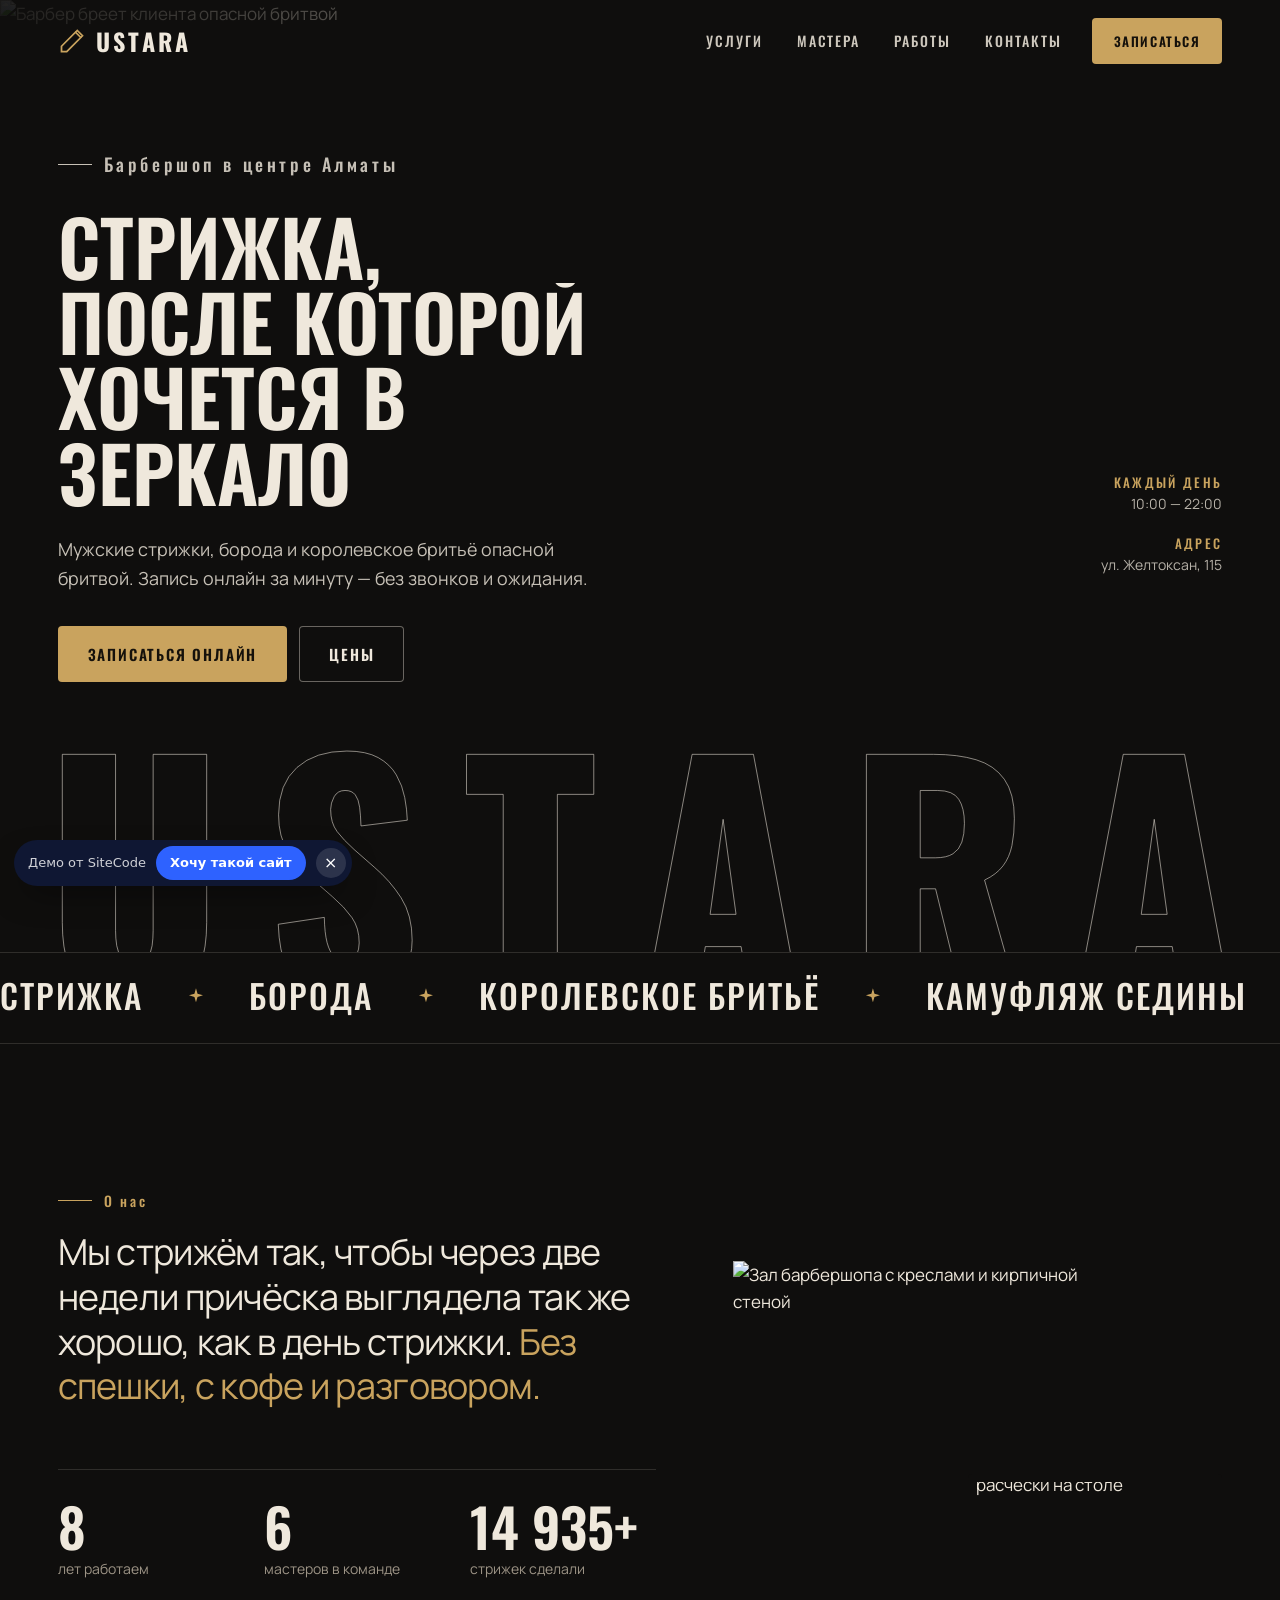
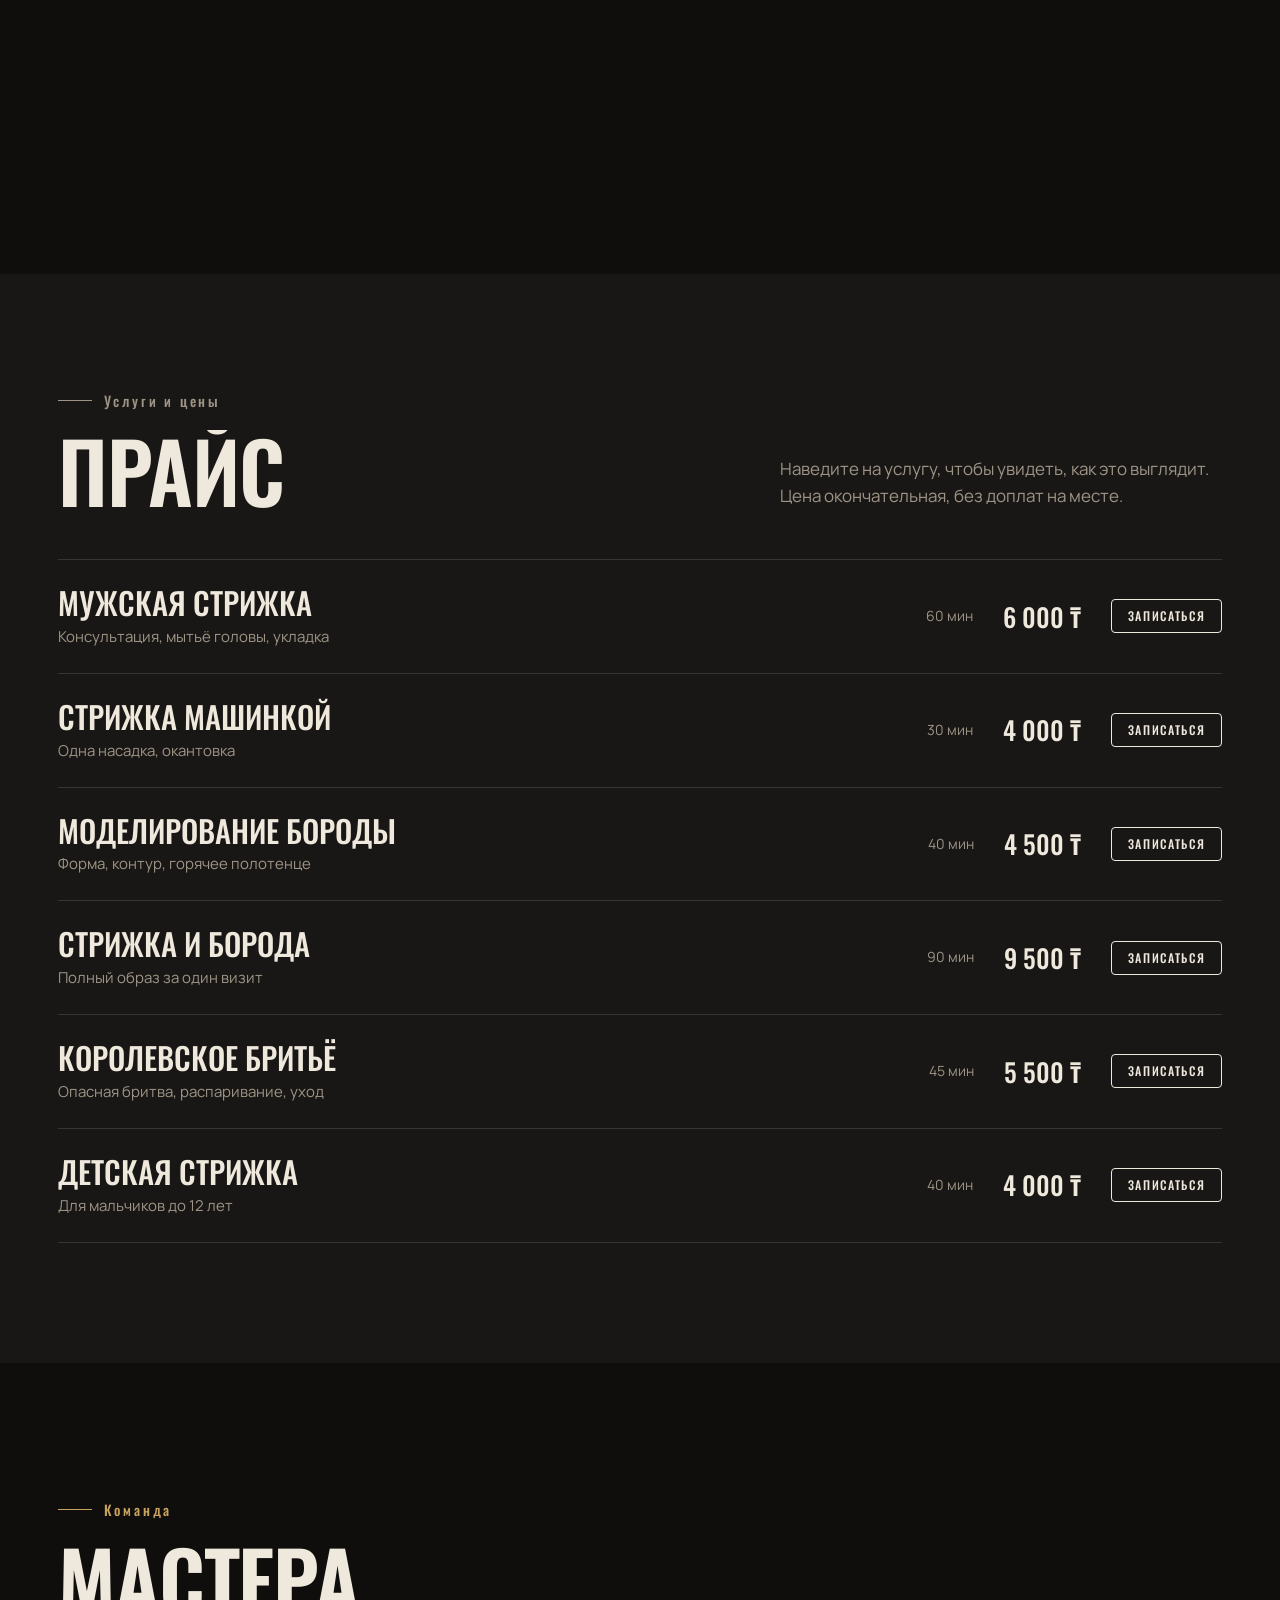
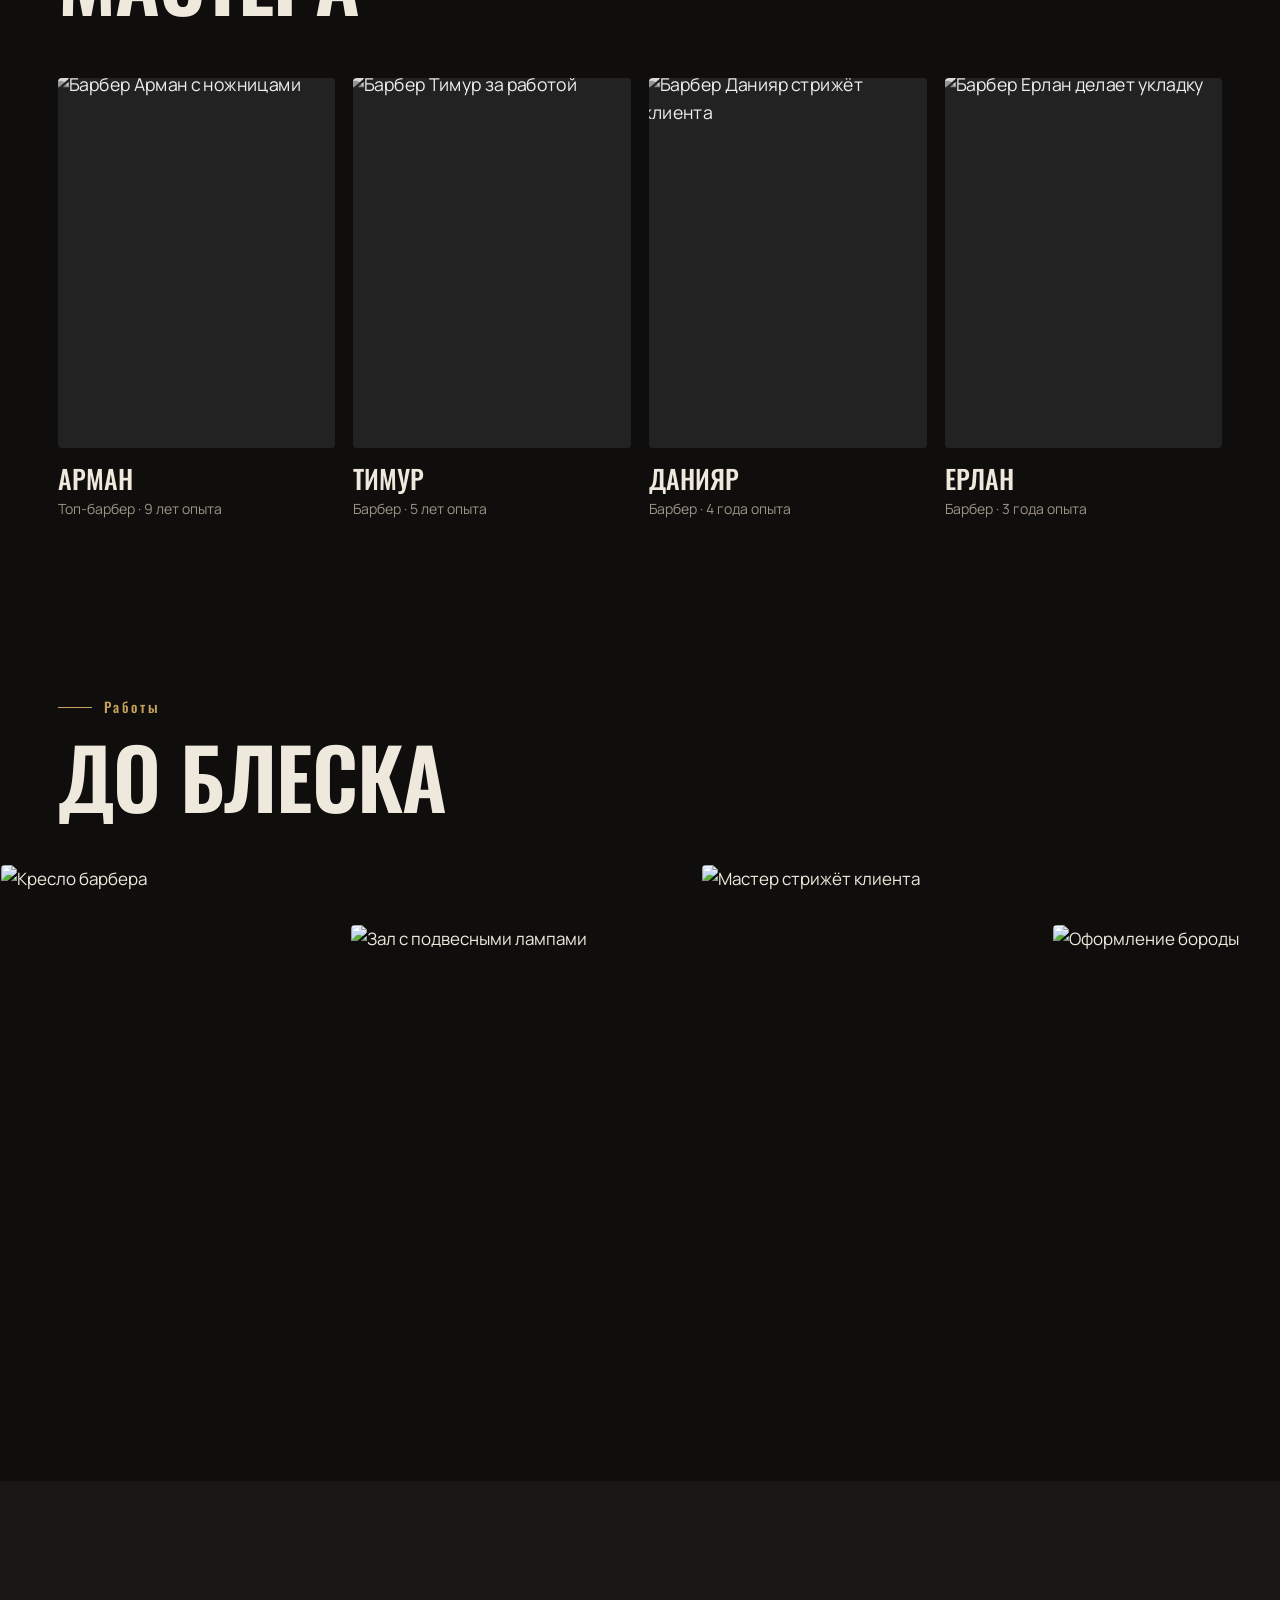
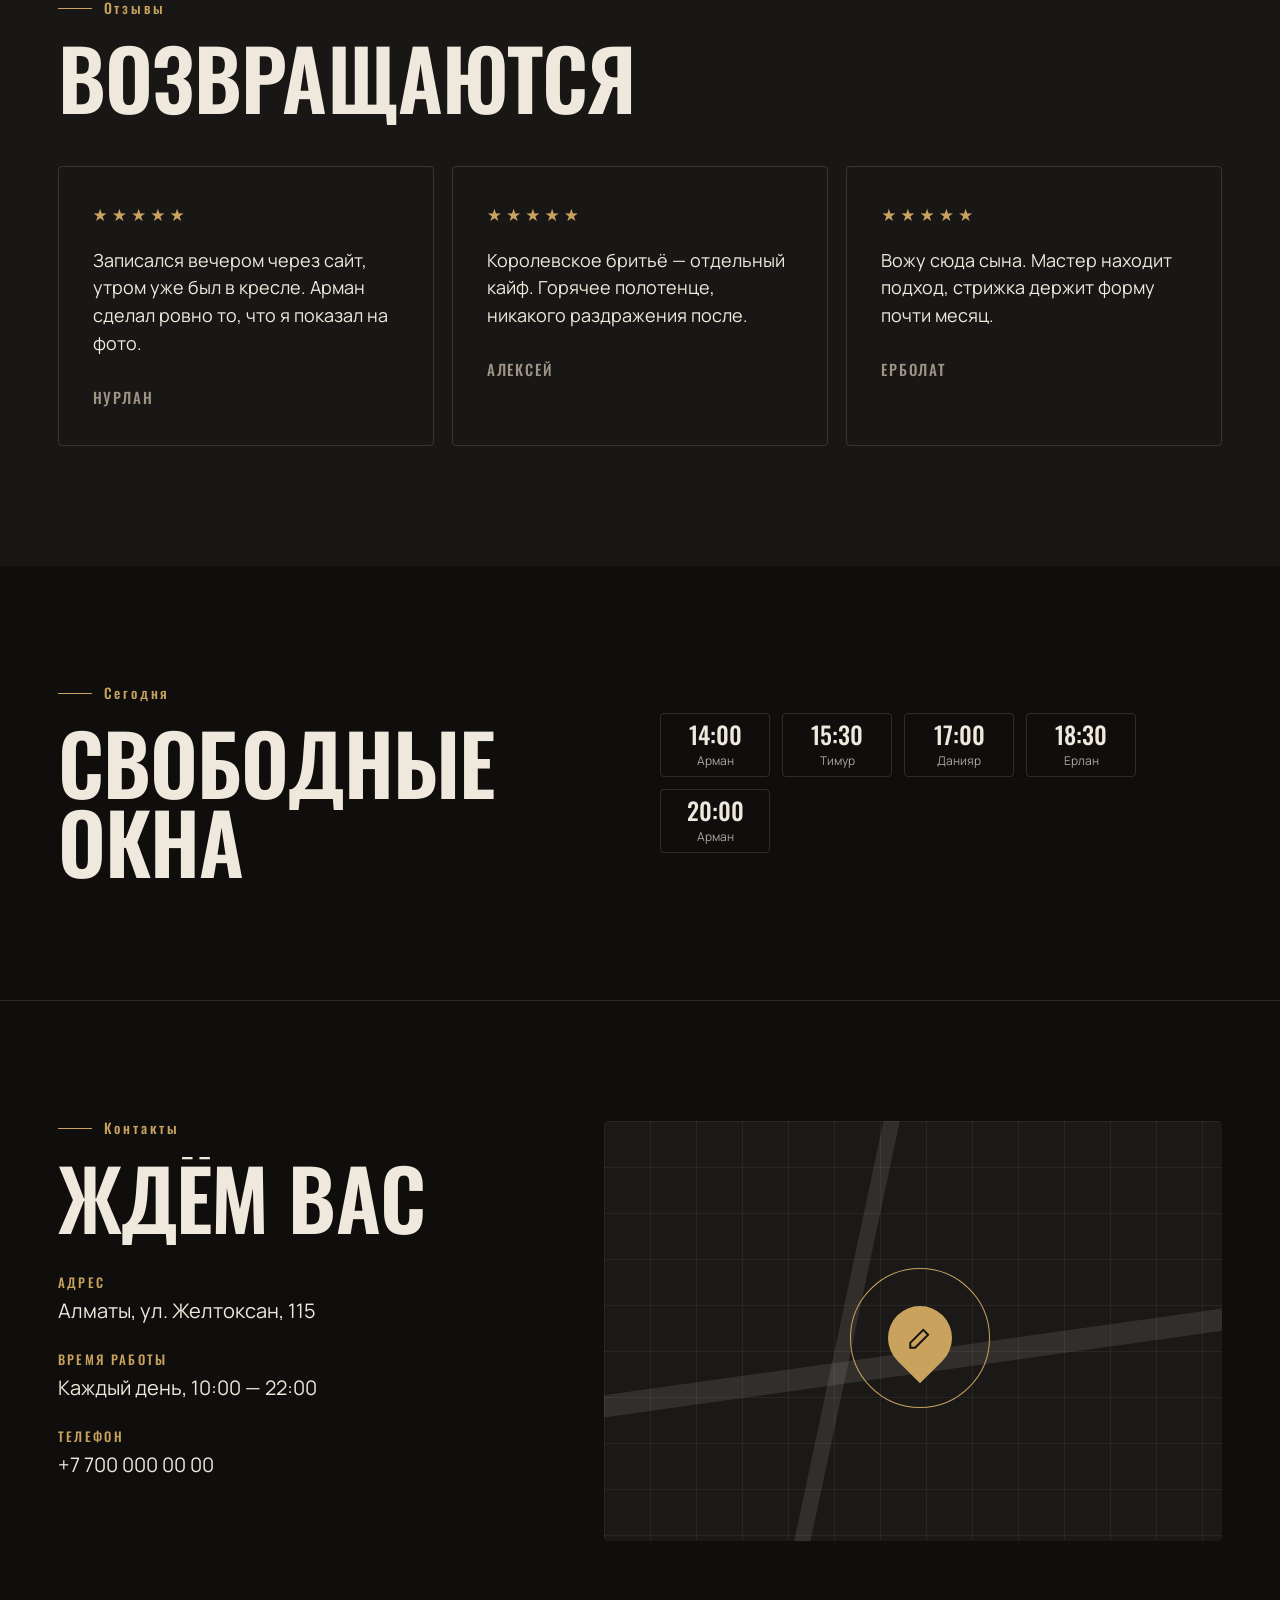
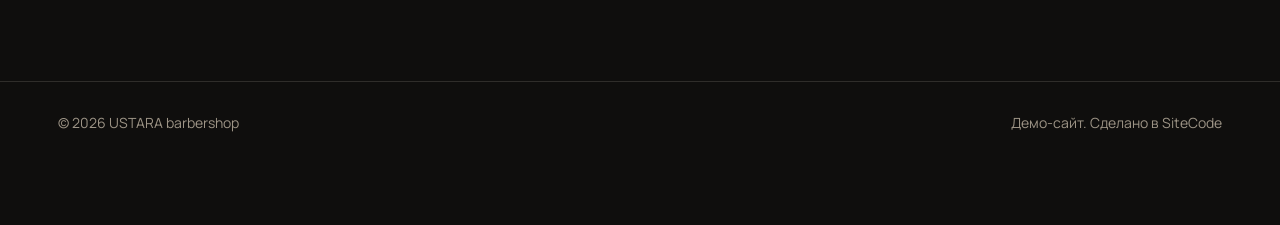
==== demos/barbershop.html @ 99a40d63 "Новый сайт SiteCode: главная с 3D-кубиками и 7 демо-сайтов Главная: интро с надписью от руки, шар из" ====
<!doctype html>
<html lang="ru">
<head>
  <meta charset="utf-8">
  <meta name="viewport" content="width=device-width, initial-scale=1">
  <title>USTARA — барбершоп в Алматы (демо)</title>
  <meta name="description" content="Демо-сайт барбершопа от SiteCode: онлайн-запись к мастеру, прайс, команда и работы.">
  <meta name="robots" content="noindex">
  <link rel="icon" href="../assets/img/favicon.svg" type="image/svg+xml">
  <link rel="preconnect" href="https://fonts.googleapis.com">
  <link rel="preconnect" href="https://fonts.gstatic.com" crossorigin>
  <link rel="stylesheet" href="https://fonts.googleapis.com/css2?family=Manrope:wght@400;500;600;700&family=Oswald:wght@400;500;600;700&display=swap">
  <link rel="stylesheet" href="assets/demo.css">
  <style>
    :root {
      --bg: #0F0E0D; --fg: #EFE8DC; --muted: #9D9486; --accent: #C9A35E; --accent-fg: #15110B;
      --line: rgba(239, 232, 220, .14); --card: #191715;
      --font-head: "Oswald", "Arial Narrow", sans-serif; --font-body: "Manrope", system-ui, sans-serif;
      --sheet-bg: #191715; --sheet-fg: #EFE8DC; --radius: 6px; --btn-radius: 4px;
      --sheet-title: 600 28px/1.1 "Oswald", sans-serif;
      --pad: clamp(18px, 4.5vw, 72px);
    }
    .btn { display: inline-flex; align-items: center; justify-content: center; gap: 12px; min-height: 56px; padding: 0 30px; border: 0; border-radius: 4px; background: var(--accent); color: var(--accent-fg); font: 600 15px/1 var(--font-head); letter-spacing: .12em; text-transform: uppercase; text-decoration: none; cursor: pointer; transition: background-color .3s, color .3s, transform .3s; }
    .btn:hover { background: var(--fg); }
    .btn.ghost { background: transparent; color: var(--fg); box-shadow: inset 0 0 0 1px rgba(239, 232, 220, .4); }
    .btn.ghost:hover { background: var(--fg); color: var(--bg); }
    .eyebrow { display: flex; align-items: center; gap: 12px; margin-bottom: 22px; font: 500 14px/1 var(--font-head); letter-spacing: .2em; color: var(--accent); }
    .eyebrow::before { content: ""; width: 34px; height: 1px; background: currentColor; }
    h2.big { font: 600 clamp(40px, 6.5vw, 104px)/.95 var(--font-head); text-transform: uppercase; letter-spacing: -.01em; }

    /* шапка */
    .hdr { position: fixed; inset: 0 0 auto; z-index: 50; display: flex; align-items: center; gap: 30px; height: 82px; padding: 0 var(--pad); transition: background-color .4s, height .4s; }
    .hdr.scrolled { height: 68px; background: rgba(15, 14, 13, .88); -webkit-backdrop-filter: blur(12px); backdrop-filter: blur(12px); }
    .brand { display: flex; align-items: center; gap: 10px; font: 700 24px/1 var(--font-head); letter-spacing: .14em; text-decoration: none; }
    .brand svg { width: 28px; height: 28px; color: var(--accent); }
    .nav { display: flex; gap: 34px; margin-left: auto; }
    .nav a { position: relative; font: 500 14px/1 var(--font-head); letter-spacing: .14em; text-transform: uppercase; text-decoration: none; opacity: .85; }
    .nav a::after { content: ""; position: absolute; left: 0; right: 0; bottom: -8px; height: 1px; background: var(--accent); transform: scaleX(0); transition: transform .4s; }
    .nav a:hover::after { transform: scaleX(1); }
    .hdr .btn { min-height: 46px; padding: 0 22px; font-size: 13px; }
    .burger { display: none; width: 46px; height: 46px; border: 1px solid var(--line); border-radius: 4px; background: none; cursor: pointer; }
    .burger span { display: block; width: 20px; height: 1.5px; margin: 5px auto; background: var(--fg); transition: transform .3s; }
    .burger[aria-expanded="true"] span:first-child { transform: translateY(3.25px) rotate(45deg); }
    .burger[aria-expanded="true"] span:last-child { transform: translateY(-3.25px) rotate(-45deg); }

    /* первый экран */
    .hero { position: relative; min-height: 100vh; min-height: 100svh; display: flex; flex-direction: column; justify-content: flex-end; padding: 130px var(--pad) 0; overflow: hidden; isolation: isolate; }
    .hero-bg { position: absolute; inset: 0; z-index: -2; }
    .hero-bg img { width: 100%; height: 100%; object-fit: cover; object-position: 60% 30%; animation: kb 18s ease-in-out infinite alternate; }
    @keyframes kb { from { transform: scale(1.12); } to { transform: scale(1.02) translate(-1.5%, 1%); } }
    .hero::before { content: ""; position: absolute; inset: 0; z-index: -1; background: linear-gradient(90deg, rgba(15, 14, 13, .92) 0%, rgba(15, 14, 13, .55) 45%, rgba(15, 14, 13, .15) 100%), linear-gradient(0deg, var(--bg) 2%, rgba(15, 14, 13, 0) 45%); }
    .hero-copy { max-width: 600px; margin-bottom: 7vh; }
    .hero-copy p { margin: 26px 0 34px; font-size: clamp(17px, 1.4vw, 20px); color: rgba(239, 232, 220, .82); max-width: 30em; }
    .hero h1 { font: 600 clamp(44px, 6vw, 92px)/.98 var(--font-head); text-transform: uppercase; }
    .hero-actions { display: flex; flex-wrap: wrap; gap: 12px; }
    .hero-word { display: flex; justify-content: space-between; margin: 0 calc(var(--pad) * -.2) -2.2vw; font: 700 23.5vw/.78 var(--font-head); letter-spacing: -.01em; color: transparent; -webkit-text-stroke: 1px rgba(239, 232, 220, .55); user-select: none; }
    .hero-word span { display: inline-block; transform: translateY(100%); transition: transform 1.3s cubic-bezier(.2, .8, .2, 1); transition-delay: calc(.25s + var(--i) * .07s); }
    .hero-word.in span { transform: none; }
    .hero-info { position: absolute; right: var(--pad); top: 50%; display: grid; gap: 22px; text-align: right; font-size: 14px; color: rgba(239, 232, 220, .75); }
    .hero-info b { display: block; margin-bottom: 4px; font: 500 13px/1 var(--font-head); letter-spacing: .18em; text-transform: uppercase; color: var(--accent); }

    /* бегущая строка */
    .ticker { padding: 26px 0; border-block: 1px solid var(--line); background: var(--bg); --gap: 46px; --dur: 38s; }
    .ticker span { font: 500 clamp(22px, 2.6vw, 38px)/1 var(--font-head); letter-spacing: .06em; text-transform: uppercase; }
    .ticker i { width: 14px; height: 14px; background: var(--accent); clip-path: polygon(50% 0, 61% 39%, 100% 50%, 61% 61%, 50% 100%, 39% 61%, 0 50%, 39% 39%); animation: spin 6s linear infinite; }
    @keyframes spin { to { transform: rotate(360deg); } }

    /* о нас */
    .about { display: grid; grid-template-columns: 1.1fr .9fr; gap: clamp(30px, 6vw, 100px); padding: 150px var(--pad) 120px; }
    .about-text p.lead { font: 400 clamp(26px, 2.8vw, 42px)/1.25 var(--font-body); letter-spacing: -.02em; }
    .about-text p.lead em { font-style: normal; color: var(--accent); }
    .stats { display: grid; grid-template-columns: repeat(3, 1fr); gap: 20px; margin-top: 60px; padding-top: 30px; border-top: 1px solid var(--line); }
    .stats b { display: block; font: 600 clamp(38px, 4.2vw, 64px)/1 var(--font-head); color: var(--fg); }
    .stats > div > span { font-size: 14px; color: var(--muted); }
    .about-pics { position: relative; min-height: 560px; }
    .about-pics figure { position: absolute; overflow: hidden; border-radius: 4px; }
    .about-pics figure img { width: 100%; height: 115%; object-fit: cover; }
    .about-pics .p1 { left: 0; top: 0; width: 72%; height: 78%; }
    .about-pics .p2 { right: 0; bottom: 0; width: 52%; height: 50%; border: 8px solid var(--bg); }

    /* услуги */
    .services { padding: 120px var(--pad); background: var(--card); }
    .services-head { display: flex; justify-content: space-between; align-items: end; gap: 30px; margin-bottom: 50px; }
    .services-head p { max-width: 26em; color: var(--muted); }
    .price { border-top: 1px solid var(--line); }
    .price li { position: relative; display: grid; grid-template-columns: minmax(0, 1fr) auto auto auto; align-items: center; gap: 30px; padding: 26px 0; border-bottom: 1px solid var(--line); cursor: default; transition: padding .5s cubic-bezier(.2, .8, .2, 1); }
    .price li::before { content: ""; position: absolute; inset: 0 calc(var(--pad) * -1); z-index: 0; background: var(--accent); transform: scaleY(0); transform-origin: bottom; transition: transform .5s cubic-bezier(.2, .8, .2, 1); }
    .price li > * { position: relative; z-index: 1; transition: color .3s; }
    .price li:hover { padding-left: 18px; }
    .price li:hover::before { transform: scaleY(1); }
    .price li:hover > * { color: var(--accent-fg); }
    .price h3 { font: 500 clamp(22px, 2.4vw, 34px)/1.1 var(--font-head); text-transform: uppercase; }
    .price .desc { display: block; margin-top: 6px; font: 400 15px/1.4 var(--font-body); text-transform: none; color: var(--muted); }
    .price .time { font-size: 14px; color: var(--muted); white-space: nowrap; }
    .price .cost { font: 500 clamp(22px, 2vw, 30px)/1 var(--font-head); white-space: nowrap; }
    .price .book { padding: 10px 16px; border: 1px solid currentColor; border-radius: 4px; background: none; font: 500 12px/1 var(--font-head); letter-spacing: .14em; text-transform: uppercase; cursor: pointer; }

    /* мастера */
    .team { padding: 140px var(--pad); }
    .team-grid { display: grid; grid-template-columns: repeat(4, minmax(0, 1fr)); gap: 18px; margin-top: 60px; }
    .master { position: relative; }
    .master .ph { position: relative; aspect-ratio: 3 / 4; overflow: hidden; border-radius: 4px; background: #222; }
    .master img { width: 100%; height: 100%; object-fit: cover; filter: grayscale(1) contrast(1.05); transform: scale(1.04); transition: filter .7s, transform 1.2s cubic-bezier(.2, .8, .2, 1); }
    .master:hover img { filter: grayscale(0); transform: scale(1.1); }
    .master .ph button { position: absolute; left: 14px; right: 14px; bottom: 14px; min-height: 48px; border: 0; border-radius: 4px; background: var(--accent); color: var(--accent-fg); font: 600 13px/1 var(--font-head); letter-spacing: .14em; text-transform: uppercase; cursor: pointer; opacity: 0; transform: translateY(16px); transition: opacity .4s, transform .5s cubic-bezier(.2, .8, .2, 1); }
    .master:hover .ph button, .master .ph button:focus-visible { opacity: 1; transform: none; }
    .master h3 { margin-top: 18px; font: 500 26px/1 var(--font-head); text-transform: uppercase; }
    .master p { margin-top: 6px; font-size: 14px; color: var(--muted); }

    /* работы */
    .works { padding: 40px 0 140px; overflow: hidden; }
    .works-head { padding: 0 var(--pad); margin-bottom: 50px; }
    .strip { display: flex; gap: 18px; padding: 0 var(--pad); overflow-x: auto; scroll-snap-type: x mandatory; scrollbar-width: none; cursor: grab; }
    .strip::-webkit-scrollbar { display: none; }
    .strip figure { flex: 0 0 auto; width: clamp(240px, 26vw, 380px); aspect-ratio: 4 / 5; overflow: hidden; border-radius: 4px; scroll-snap-align: start; }
    .strip figure:nth-child(even) { margin-top: 60px; }
    .strip img { width: 100%; height: 100%; object-fit: cover; transition: transform 1s cubic-bezier(.2, .8, .2, 1); }
    .strip figure:hover img { transform: scale(1.07); }

    /* отзывы */
    .reviews { padding: 120px var(--pad); background: var(--card); }
    .rev-grid { display: grid; grid-template-columns: repeat(3, minmax(0, 1fr)); gap: 18px; margin-top: 50px; }
    .rev { padding: 34px; border: 1px solid var(--line); border-radius: 4px; }
    .rev .stars { color: var(--accent); letter-spacing: 4px; }
    .rev blockquote { margin: 18px 0 26px; font-size: 18px; line-height: 1.55; }
    .rev cite { font: 500 15px/1 var(--font-head); letter-spacing: .12em; text-transform: uppercase; font-style: normal; color: var(--muted); }

    /* свободные окна */
    .slots { display: grid; grid-template-columns: 1fr 1fr; align-items: center; gap: 40px; padding: 120px var(--pad); }
    .slot-list { display: flex; flex-wrap: wrap; gap: 12px; }
    .slot-list button { min-width: 110px; min-height: 64px; padding: 0 22px; border: 1px solid var(--line); border-radius: 4px; background: none; font: 500 24px/1 var(--font-head); cursor: pointer; transition: background-color .3s, color .3s, border-color .3s, transform .3s; }
    .slot-list button:hover { background: var(--accent); border-color: var(--accent); color: var(--accent-fg); transform: translateY(-4px); }
    .slot-list button small { display: block; margin-top: 6px; font: 400 12px var(--font-body); opacity: .7; }

    /* контакты */
    .contacts { display: grid; grid-template-columns: .9fr 1.1fr; gap: 40px; padding: 120px var(--pad) 140px; border-top: 1px solid var(--line); }
    .contacts dl { display: grid; gap: 26px; margin-top: 40px; }
    .contacts dt { margin-bottom: 6px; font: 500 13px/1 var(--font-head); letter-spacing: .18em; text-transform: uppercase; color: var(--accent); }
    .contacts dd { margin: 0; font-size: 20px; }
    .map { position: relative; min-height: 420px; overflow: hidden; border-radius: 4px; background-color: #1B1917; background-image: linear-gradient(rgba(239, 232, 220, .06) 1px, transparent 1px), linear-gradient(90deg, rgba(239, 232, 220, .06) 1px, transparent 1px); background-size: 46px 46px; }
    .map::before, .map::after { content: ""; position: absolute; background: rgba(239, 232, 220, .1); }
    .map::before { left: -10%; right: -10%; top: 55%; height: 22px; transform: rotate(-8deg); }
    .map::after { top: -10%; bottom: -10%; left: 38%; width: 16px; transform: rotate(12deg); }
    .pin { position: absolute; left: 46%; top: 44%; z-index: 1; display: grid; place-items: center; width: 64px; height: 64px; border-radius: 50% 50% 50% 0; background: var(--accent); color: var(--accent-fg); transform: rotate(-45deg); animation: drop 2.4s cubic-bezier(.2, .8, .2, 1) infinite; }
    .pin svg { width: 26px; height: 26px; transform: rotate(45deg); }
    .pin::after { content: ""; position: absolute; left: 50%; top: 50%; width: 140px; height: 140px; margin: -70px 0 0 -70px; border-radius: 50%; border: 1px solid var(--accent); animation: ping 2.4s ease-out infinite; }
    @keyframes drop { 0%, 100% { transform: rotate(-45deg) translate(0, 0); } 50% { transform: rotate(-45deg) translate(4px, -4px); } }
    @keyframes ping { from { transform: scale(.3); opacity: .9; } to { transform: scale(1.2); opacity: 0; } }

    footer { display: flex; justify-content: space-between; gap: 20px; padding: 30px var(--pad) 90px; border-top: 1px solid var(--line); font-size: 14px; color: var(--muted); }

    @media (max-width: 980px) {
      .nav, .hdr .btn { display: none; }
      .burger { display: block; margin-left: auto; }
      .nav.open { display: flex; position: fixed; inset: 68px 0 0; flex-direction: column; justify-content: center; gap: 30px; padding: var(--pad); background: var(--bg); }
      .nav.open a { font-size: 28px; }
      .hero-info { display: none; }
      .about, .slots, .contacts { grid-template-columns: 1fr; }
      .about-pics { min-height: 440px; }
      .team-grid { grid-template-columns: repeat(2, minmax(0, 1fr)); }
      .rev-grid { grid-template-columns: 1fr; }
      .price li { grid-template-columns: minmax(0, 1fr) auto; gap: 8px 16px; }
      .price .time { grid-column: 1; grid-row: 2; }
      .price .book { grid-column: 2; grid-row: 2; justify-self: end; }
      .services-head { flex-direction: column; align-items: start; }
    }
    @media (max-width: 560px) {
      .hero-word { font-size: 24vw; margin-bottom: -2vw; }
      .stats b { font-size: 34px; }
      .team-grid { gap: 12px; }
      .master h3 { font-size: 20px; }
      .master .ph button { opacity: 1; transform: none; min-height: 40px; font-size: 11px; }
      footer { flex-direction: column; }
    }
  </style>
</head>
<body data-brand="USTARA">

<header class="hdr" data-header>
  <a class="brand" href="#top" aria-label="USTARA, наверх">
    <svg viewBox="0 0 32 32" fill="none" stroke="currentColor" stroke-width="2" aria-hidden="true"><path d="M4 22L20 6l6 6-16 16H4z"/><path d="M20 6l2-2 6 6-2 2"/></svg>
    USTARA
  </a>
  <nav class="nav" id="nav" data-menu aria-label="Меню">
    <a href="#services">Услуги</a>
    <a href="#team">Мастера</a>
    <a href="#works">Работы</a>
    <a href="#contacts">Контакты</a>
  </nav>
  <button class="btn" type="button" data-open="book">Записаться</button>
  <button class="burger" type="button" aria-label="Меню" aria-expanded="false" aria-controls="nav" data-burger><span></span><span></span></button>
</header>

<main id="top">
  <section class="hero">
    <div class="hero-bg"><img src="https://images.unsplash.com/photo-1599351431202-1e0f0137899a?auto=format&fit=crop&w=2000&q=80" alt="Барбер бреет клиента опасной бритвой"></div>
    <div class="hero-copy">
      <p class="eyebrow" data-r data-now style="--d:.1s">Барбершоп в центре Алматы</p>
      <h1 class="lines" data-now><span class="ln"><span>Стрижка,</span></span><span class="ln"><span>после которой</span></span><span class="ln"><span>хочется в зеркало</span></span></h1>
      <p data-r data-now style="--d:.5s">Мужские стрижки, борода и королевское бритьё опасной бритвой. Запись онлайн за минуту — без звонков и ожидания.</p>
      <div class="hero-actions" data-r data-now style="--d:.65s">
        <button class="btn" type="button" data-open="book">Записаться онлайн</button>
        <a class="btn ghost" href="#services">Цены</a>
      </div>
    </div>
    <div class="hero-info" data-r="fade" data-now style="--d:1s">
      <p><b>Каждый день</b>10:00 — 22:00</p>
      <p><b>Адрес</b>ул. Желтоксан, 115</p>
    </div>
    <div class="hero-word" aria-hidden="true" data-now><span style="--i:0">U</span><span style="--i:1">S</span><span style="--i:2">T</span><span style="--i:3">A</span><span style="--i:4">R</span><span style="--i:5">A</span></div>
  </section>

  <div class="ticker d-marquee" aria-hidden="true">
    <div class="d-marquee-track">
      <span>Стрижка</span><i></i><span>Борода</span><i></i><span>Королевское бритьё</span><i></i><span>Камуфляж седины</span><i></i><span>Детская стрижка</span><i></i>
      <span>Стрижка</span><i></i><span>Борода</span><i></i><span>Королевское бритьё</span><i></i><span>Камуфляж седины</span><i></i><span>Детская стрижка</span><i></i>
    </div>
  </div>

  <section class="about">
    <div class="about-text">
      <p class="eyebrow" data-r>О нас</p>
      <p class="lead" data-r>Мы стрижём так, чтобы через две недели причёска выглядела так же хорошо, как в день стрижки. <em>Без спешки, с кофе и разговором.</em></p>
      <div class="stats">
        <div data-r style="--d:.05s"><b><span data-count="8">0</span></b><span>лет работаем</span></div>
        <div data-r style="--d:.15s"><b><span data-count="6">0</span></b><span>мастеров в команде</span></div>
        <div data-r style="--d:.25s"><b><span data-count="15000">0</span>+</b><span>стрижек сделали</span></div>
      </div>
    </div>
    <div class="about-pics">
      <figure class="p1" data-r="clip"><img data-speed="-.08" src="https://images.unsplash.com/photo-1585747860715-2ba37e788b70?auto=format&fit=crop&w=1100&q=80" alt="Зал барбершопа с креслами и кирпичной стеной" loading="lazy"></figure>
      <figure class="p2" data-r="clip" style="--d:.2s"><img data-speed=".06" src="https://images.unsplash.com/photo-1621605815971-fbc98d665033?auto=format&fit=crop&w=800&q=80" alt="Машинки, ножницы и расчёски на столе" loading="lazy"></figure>
    </div>
  </section>

  <section class="services" id="services">
    <div class="services-head">
      <div>
        <p class="eyebrow" data-r>Услуги и цены</p>
        <h2 class="big lines"><span class="ln"><span>Прайс</span></span></h2>
      </div>
      <p data-r>Наведите на услугу, чтобы увидеть, как это выглядит. Цена окончательная, без доплат на месте.</p>
    </div>
    <ul class="price">
      <li data-r data-hover-img="https://images.unsplash.com/photo-1593702275687-f8b402bf1fb5?auto=format&fit=crop&w=600&q=80">
        <h3>Мужская стрижка<span class="desc">Консультация, мытьё головы, укладка</span></h3>
        <span class="time">60 мин</span><span class="cost">6 000 ₸</span>
        <button class="book" type="button" data-open="book" data-preset='{"service":"Мужская стрижка"}'>Записаться</button>
      </li>
      <li data-r data-hover-img="https://images.unsplash.com/photo-1512864084360-7c0c4d0a0845?auto=format&fit=crop&w=600&q=80">
        <h3>Стрижка машинкой<span class="desc">Одна насадка, окантовка</span></h3>
        <span class="time">30 мин</span><span class="cost">4 000 ₸</span>
        <button class="book" type="button" data-open="book" data-preset='{"service":"Стрижка машинкой"}'>Записаться</button>
      </li>
      <li data-r data-hover-img="https://images.unsplash.com/photo-1517832606299-7ae9b720a186?auto=format&fit=crop&w=600&q=80">
        <h3>Моделирование бороды<span class="desc">Форма, контур, горячее полотенце</span></h3>
        <span class="time">40 мин</span><span class="cost">4 500 ₸</span>
        <button class="book" type="button" data-open="book" data-preset='{"service":"Моделирование бороды"}'>Записаться</button>
      </li>
      <li data-r data-hover-img="https://images.unsplash.com/photo-1503951914875-452162b0f3f1?auto=format&fit=crop&w=600&q=80">
        <h3>Стрижка и борода<span class="desc">Полный образ за один визит</span></h3>
        <span class="time">90 мин</span><span class="cost">9 500 ₸</span>
        <button class="book" type="button" data-open="book" data-preset='{"service":"Стрижка и борода"}'>Записаться</button>
      </li>
      <li data-r data-hover-img="https://images.unsplash.com/photo-1599351431202-1e0f0137899a?auto=format&fit=crop&w=600&q=80">
        <h3>Королевское бритьё<span class="desc">Опасная бритва, распаривание, уход</span></h3>
        <span class="time">45 мин</span><span class="cost">5 500 ₸</span>
        <button class="book" type="button" data-open="book" data-preset='{"service":"Королевское бритьё"}'>Записаться</button>
      </li>
      <li data-r data-hover-img="https://images.unsplash.com/photo-1582771498000-8ad44e6c84db?auto=format&fit=crop&w=600&q=80">
        <h3>Детская стрижка<span class="desc">Для мальчиков до 12 лет</span></h3>
        <span class="time">40 мин</span><span class="cost">4 000 ₸</span>
        <button class="book" type="button" data-open="book" data-preset='{"service":"Детская стрижка"}'>Записаться</button>
      </li>
    </ul>
  </section>

  <section class="team" id="team">
    <p class="eyebrow" data-r>Команда</p>
    <h2 class="big lines"><span class="ln"><span>Мастера</span></span></h2>
    <div class="team-grid">
      <article class="master" data-r style="--d:0s">
        <div class="ph"><img src="https://images.unsplash.com/photo-1553521041-d168abd31de3?auto=format&fit=crop&w=700&q=80" alt="Барбер Арман с ножницами" loading="lazy"><button type="button" data-open="book" data-preset='{"master":"Арман"}'>Записаться</button></div>
        <h3>Арман</h3><p>Топ-барбер · 9 лет опыта</p>
      </article>
      <article class="master" data-r style="--d:.1s">
        <div class="ph"><img src="https://images.unsplash.com/photo-1598524374912-6b0b0bab43dd?auto=format&fit=crop&w=700&q=80" alt="Барбер Тимур за работой" loading="lazy"><button type="button" data-open="book" data-preset='{"master":"Тимур"}'>Записаться</button></div>
        <h3>Тимур</h3><p>Барбер · 5 лет опыта</p>
      </article>
      <article class="master" data-r style="--d:.2s">
        <div class="ph"><img src="https://images.unsplash.com/photo-1647140655214-e4a2d914971f?auto=format&fit=crop&w=700&q=80" alt="Барбер Данияр стрижёт клиента" loading="lazy"><button type="button" data-open="book" data-preset='{"master":"Данияр"}'>Записаться</button></div>
        <h3>Данияр</h3><p>Барбер · 4 года опыта</p>
      </article>
      <article class="master" data-r style="--d:.3s">
        <div class="ph"><img src="https://images.unsplash.com/photo-1605497788044-5a32c7078486?auto=format&fit=crop&w=700&q=80" alt="Барбер Ерлан делает укладку" loading="lazy"><button type="button" data-open="book" data-preset='{"master":"Ерлан"}'>Записаться</button></div>
        <h3>Ерлан</h3><p>Барбер · 3 года опыта</p>
      </article>
    </div>
  </section>

  <section class="works" id="works">
    <div class="works-head">
      <p class="eyebrow" data-r>Работы</p>
      <h2 class="big lines"><span class="ln"><span>До блеска</span></span></h2>
    </div>
    <div class="strip" data-r="fade">
      <figure><img src="https://images.unsplash.com/photo-1621645582931-d1d3e6564943?auto=format&fit=crop&w=700&q=80" alt="Кресло барбера" loading="lazy"></figure>
      <figure><img src="https://images.unsplash.com/photo-1536520002442-39764a41e987?auto=format&fit=crop&w=700&q=80" alt="Зал с подвесными лампами" loading="lazy"></figure>
      <figure><img src="https://images.unsplash.com/photo-1593702275687-f8b402bf1fb5?auto=format&fit=crop&w=700&q=80" alt="Мастер стрижёт клиента" loading="lazy"></figure>
      <figure><img src="https://images.unsplash.com/photo-1517832606299-7ae9b720a186?auto=format&fit=crop&w=700&q=80" alt="Оформление бороды" loading="lazy"></figure>
      <figure><img src="https://images.unsplash.com/photo-1503951914875-452162b0f3f1?auto=format&fit=crop&w=700&q=80" alt="Клиент в кресле" loading="lazy"></figure>
      <figure><img src="https://images.unsplash.com/photo-1512864084360-7c0c4d0a0845?auto=format&fit=crop&w=700&q=80" alt="Стрижка машинкой" loading="lazy"></figure>
    </div>
  </section>

  <section class="reviews">
    <p class="eyebrow" data-r>Отзывы</p>
    <h2 class="big lines"><span class="ln"><span>Возвращаются</span></span></h2>
    <div class="rev-grid">
      <figure class="rev" data-r style="--d:0s"><p class="stars">★★★★★</p><blockquote>Записался вечером через сайт, утром уже был в кресле. Арман сделал ровно то, что я показал на фото.</blockquote><cite>Нурлан</cite></figure>
      <figure class="rev" data-r style="--d:.1s"><p class="stars">★★★★★</p><blockquote>Королевское бритьё — отдельный кайф. Горячее полотенце, никакого раздражения после.</blockquote><cite>Алексей</cite></figure>
      <figure class="rev" data-r style="--d:.2s"><p class="stars">★★★★★</p><blockquote>Вожу сюда сына. Мастер находит подход, стрижка держит форму почти месяц.</blockquote><cite>Ерболат</cite></figure>
    </div>
  </section>

  <section class="slots">
    <div>
      <p class="eyebrow" data-r>Сегодня</p>
      <h2 class="big lines"><span class="ln"><span>Свободные</span></span><span class="ln"><span>окна</span></span></h2>
    </div>
    <div class="slot-list" data-r>
      <button type="button" data-open="book" data-preset='{"time":"14:00"}'>14:00<small>Арман</small></button>
      <button type="button" data-open="book" data-preset='{"time":"15:30"}'>15:30<small>Тимур</small></button>
      <button type="button" data-open="book" data-preset='{"time":"17:00"}'>17:00<small>Данияр</small></button>
      <button type="button" data-open="book" data-preset='{"time":"18:30"}'>18:30<small>Ерлан</small></button>
      <button type="button" data-open="book" data-preset='{"time":"20:00"}'>20:00<small>Арман</small></button>
    </div>
  </section>

  <section class="contacts" id="contacts">
    <div>
      <p class="eyebrow" data-r>Контакты</p>
      <h2 class="big lines"><span class="ln"><span>Ждём вас</span></span></h2>
      <dl>
        <div data-r><dt>Адрес</dt><dd>Алматы, ул. Желтоксан, 115</dd></div>
        <div data-r style="--d:.1s"><dt>Время работы</dt><dd>Каждый день, 10:00 — 22:00</dd></div>
        <div data-r style="--d:.2s"><dt>Телефон</dt><dd>+7 700 000 00 00</dd></div>
      </dl>
    </div>
    <div class="map" data-r="scale" aria-label="Схема проезда">
      <span class="pin"><svg viewBox="0 0 32 32" fill="none" stroke="currentColor" stroke-width="2.4"><path d="M4 22L20 6l6 6-16 16H4z"/></svg></span>
    </div>
  </section>
</main>

<footer>
  <p>© 2026 USTARA barbershop</p>
  <p>Демо-сайт. Сделано в SiteCode</p>
</footer>

<div class="d-modal" id="book" role="dialog" aria-modal="true" aria-labelledby="bookTitle">
  <div class="d-sheet">
    <button class="d-close" type="button" data-close aria-label="Закрыть">×</button>
    <h3 id="bookTitle">Запись в USTARA</h3>
    <p>Выберите услугу, мастера и время — подтвердим в WhatsApp.</p>
    <form class="d-form" data-wa-form="Новая запись с сайта" novalidate>
      <fieldset class="d-field" data-label="Услуга" data-required>
        <legend>Услуга</legend>
        <div class="d-chips">
          <label class="d-chip"><input type="radio" name="service" value="Мужская стрижка"><span>Стрижка</span></label>
          <label class="d-chip"><input type="radio" name="service" value="Стрижка машинкой"><span>Машинкой</span></label>
          <label class="d-chip"><input type="radio" name="service" value="Моделирование бороды"><span>Борода</span></label>
          <label class="d-chip"><input type="radio" name="service" value="Стрижка и борода"><span>Стрижка и борода</span></label>
          <label class="d-chip"><input type="radio" name="service" value="Королевское бритьё"><span>Бритьё</span></label>
          <label class="d-chip"><input type="radio" name="service" value="Детская стрижка"><span>Детская</span></label>
        </div>
        <span class="d-err">Выберите услугу</span>
      </fieldset>
      <fieldset class="d-field" data-label="Мастер">
        <legend>Мастер</legend>
        <div class="d-chips">
          <label class="d-chip"><input type="radio" name="master" value="Любой свободный" checked><span>Любой</span></label>
          <label class="d-chip"><input type="radio" name="master" value="Арман"><span>Арман</span></label>
          <label class="d-chip"><input type="radio" name="master" value="Тимур"><span>Тимур</span></label>
          <label class="d-chip"><input type="radio" name="master" value="Данияр"><span>Данияр</span></label>
          <label class="d-chip"><input type="radio" name="master" value="Ерлан"><span>Ерлан</span></label>
        </div>
      </fieldset>
      <fieldset class="d-field" data-label="День">
        <legend>День</legend>
        <div class="d-chips" data-days="day" data-n="6"></div>
      </fieldset>
      <fieldset class="d-field" data-label="Время" data-required>
        <legend>Время</legend>
        <div class="d-chips">
          <label class="d-chip"><input type="radio" name="time" value="12:00" disabled><span>12:00</span></label>
          <label class="d-chip"><input type="radio" name="time" value="14:00"><span>14:00</span></label>
          <label class="d-chip"><input type="radio" name="time" value="15:30"><span>15:30</span></label>
          <label class="d-chip"><input type="radio" name="time" value="17:00"><span>17:00</span></label>
          <label class="d-chip"><input type="radio" name="time" value="18:30"><span>18:30</span></label>
          <label class="d-chip"><input type="radio" name="time" value="20:00"><span>20:00</span></label>
        </div>
        <span class="d-err">Выберите время</span>
      </fieldset>
      <div class="d-field">
        <label for="bName">Имя</label>
        <input class="d-input" id="bName" type="text" autocomplete="name" placeholder="Как к вам обращаться" data-label="Имя" data-required>
        <span class="d-err">Напишите имя</span>
      </div>
      <div class="d-field">
        <label for="bPhone">Телефон</label>
        <input class="d-input" id="bPhone" type="tel" autocomplete="tel" placeholder="+7 7__ ___ __ __" data-label="Телефон" data-required>
        <span class="d-err">Нужен номер из 10–11 цифр</span>
      </div>
      <button class="d-submit" type="submit">Записаться</button>
    </form>
  </div>
</div>

<script src="assets/demo.js"></script>
</body>
</html>
---- demos/assets/demo.css ----
/* =========================================================
   Общие стили демо-сайтов SiteCode.
   Каждый сайт задаёт свои цвета и шрифты через переменные:
   --bg, --fg, --muted, --accent, --accent-fg, --card, --line,
   --font-head, --font-body, --radius
   ========================================================= */
*, *::before, *::after { box-sizing: border-box; }
html { -webkit-text-size-adjust: 100%; text-size-adjust: 100%; scroll-behavior: smooth; overflow-x: clip; }
body {
  margin: 0;
  background: var(--bg);
  color: var(--fg);
  font: 400 17px/1.6 var(--font-body);
  -webkit-font-smoothing: antialiased;
  overflow-x: clip;
}
img { display: block; max-width: 100%; }
a { color: inherit; }
button, input, select, textarea { font: inherit; color: inherit; }
h1, h2, h3, h4, p, ul, ol, figure, blockquote { margin: 0; }
ul, ol { padding: 0; list-style: none; }
:focus-visible { outline: 2px solid var(--accent); outline-offset: 3px; }
[hidden] { display: none !important; }
.sr { position: absolute; width: 1px; height: 1px; overflow: hidden; clip: rect(0 0 0 0); white-space: nowrap; }
.modal-open { overflow: hidden; }

/* ---------- Появление при прокрутке ---------- */
[data-r] {
  opacity: 0; transform: translateY(30px);
  transition: opacity .9s cubic-bezier(.2, .8, .2, 1), transform 1.1s cubic-bezier(.2, .8, .2, 1), clip-path 1.2s cubic-bezier(.7, 0, .2, 1);
  transition-delay: var(--d, 0s);
}
[data-r="fade"] { transform: none; }
[data-r="left"] { transform: translateX(-46px); }
[data-r="right"] { transform: translateX(46px); }
[data-r="scale"] { transform: scale(.9); }
[data-r="clip"] { opacity: 1; transform: none; clip-path: inset(100% 0 0 0); }
[data-r="wipe"] { opacity: 1; transform: none; clip-path: inset(0 100% 0 0); }
[data-r].in { opacity: 1; transform: none; }
[data-r="clip"].in, [data-r="wipe"].in { clip-path: inset(0 0 0 0); }

/* Заголовок по строкам: <h1 class="lines"><span class="ln"><span>…</span></span>…</h1> */
.lines .ln { display: block; overflow: hidden; padding-bottom: .1em; margin-bottom: -.1em; }
.lines .ln > span { display: block; transform: translate3d(0, 108%, 0); transition: transform 1.15s cubic-bezier(.2, .8, .2, 1); transition-delay: calc(var(--i, 0) * .1s + var(--d, 0s)); }
.lines.in .ln > span { transform: none; }

/* Картинка, которая медленно приближается */
.zoom-in { overflow: hidden; }
.zoom-in img { transform: scale(1.18); transition: transform 2.4s cubic-bezier(.2, .8, .2, 1); }
.zoom-in.in img, .in .zoom-in img { transform: scale(1); }

/* ---------- Бегущая строка ---------- */
.d-marquee { overflow: hidden; white-space: nowrap; }
.d-marquee-track { display: inline-flex; align-items: center; gap: var(--gap, 40px); padding-right: var(--gap, 40px); animation: dmq var(--dur, 32s) linear infinite; }
.d-marquee:hover .d-marquee-track { animation-play-state: paused; }
@keyframes dmq { to { transform: translate3d(-50%, 0, 0); } }

/* ---------- До / после ---------- */
.ba { position: relative; overflow: hidden; --pos: 50%; user-select: none; -webkit-user-select: none; }
.ba img { width: 100%; height: 100%; object-fit: cover; pointer-events: none; }
.ba .ba-before { filter: var(--before-filter, grayscale(.85) brightness(.8) contrast(.9)); }
.ba .ba-after { position: absolute; inset: 0; clip-path: inset(0 0 0 var(--pos)); }
.ba .ba-line { position: absolute; top: 0; bottom: 0; left: var(--pos); width: 2px; margin-left: -1px; background: #fff; pointer-events: none; }
.ba .ba-line::after {
  content: "‹ ›"; position: absolute; top: 50%; left: 50%; display: grid; place-items: center;
  width: 54px; height: 54px; transform: translate(-50%, -50%);
  border-radius: 50%; background: #fff; color: #111; font: 700 18px/1 system-ui, sans-serif; letter-spacing: 2px;
  box-shadow: 0 10px 30px -8px rgba(0, 0, 0, .45);
}
.ba input[type="range"] { position: absolute; inset: 0; z-index: 2; width: 100%; height: 100%; margin: 0; opacity: 0; cursor: ew-resize; }
.ba input[type="range"]:focus-visible + .ba-line::after { outline: 3px solid var(--accent); outline-offset: 3px; }
.ba-tag { position: absolute; top: 16px; z-index: 1; padding: 6px 12px; border-radius: 999px; background: rgba(0, 0, 0, .55); color: #fff; font-size: 13px; font-weight: 600; pointer-events: none; }
.ba-tag.l { left: 16px; }
.ba-tag.r { right: 16px; }

/* ---------- Картинка за курсором (прайс) ---------- */
.d-float {
  position: fixed; left: 0; top: 0; z-index: 40; width: 240px; aspect-ratio: 4 / 5;
  border-radius: 16px; overflow: hidden; pointer-events: none;
  opacity: 0; transform: translate(40px, -50%) scale(.6) rotate(-6deg);
  transition: opacity .3s, transform .5s cubic-bezier(.2, .8, .2, 1);
  box-shadow: 0 30px 60px -20px rgba(0, 0, 0, .6);
}
.d-float.on { opacity: 1; transform: translate(40px, -50%) scale(1) rotate(-3deg); }
.d-float img { width: 100%; height: 100%; object-fit: cover; }

/* ---------- Окно записи ---------- */
.d-modal {
  position: fixed; inset: 0; z-index: 100;
  display: grid; place-items: center; padding: 16px;
  background: rgba(10, 10, 12, .55);
  -webkit-backdrop-filter: blur(8px); backdrop-filter: blur(8px);
  opacity: 0; visibility: hidden; transition: opacity .35s, visibility 0s .35s;
}
.d-modal.open { opacity: 1; visibility: visible; transition: opacity .35s; }
.d-sheet {
  position: relative; width: min(580px, 100%); max-height: calc(100vh - 32px); max-height: calc(100dvh - 32px); overflow: auto;
  padding: 30px; border-radius: var(--radius, 22px);
  background: var(--sheet-bg, #fff); color: var(--sheet-fg, #141414);
  font-family: var(--font-body);
  transform: translateY(40px) scale(.97); transition: transform .55s cubic-bezier(.2, .8, .2, 1);
  overscroll-behavior: contain;
}
.d-modal.open .d-sheet { transform: none; }
.d-sheet h3 { margin: 0 44px 6px 0; font: var(--sheet-title, 700 26px/1.15 var(--font-head)); }
.d-sheet > p { margin-bottom: 22px; opacity: .7; }
.d-close {
  position: absolute; top: 18px; right: 18px; width: 40px; height: 40px;
  border: 0; border-radius: 50%; background: rgba(127, 127, 127, .15); cursor: pointer; font-size: 22px; line-height: 1;
}
.d-form { display: grid; gap: 18px; }
.d-field { display: grid; gap: 8px; margin: 0; padding: 0; border: 0; min-width: 0; }
.d-field > label, .d-field > legend { padding: 0; font-weight: 600; font-size: 15px; }
.d-field > legend { margin-bottom: 8px; }
.d-input {
  width: 100%; padding: 14px 16px; border-radius: 12px;
  border: 1.5px solid rgba(127, 127, 127, .3); background: transparent; font-size: 16px;
}
.d-input:focus { outline: none; border-color: var(--accent); }
.d-field.err .d-input { border-color: #E5484D; }
.d-err { display: none; font-size: 13px; color: #D83A40; }
.d-field.err .d-err { display: block; }
.d-chips { display: flex; flex-wrap: wrap; gap: 8px; }
.d-chip { position: relative; cursor: pointer; }
.d-chip input { position: absolute; inset: 0; margin: 0; opacity: 0; cursor: pointer; }
.d-chip span {
  display: inline-flex; align-items: center; gap: 6px; min-height: 42px; padding: 0 16px;
  border-radius: 999px; border: 1.5px solid rgba(127, 127, 127, .3); font-size: 14px; font-weight: 500;
  transition: background-color .2s, color .2s, border-color .2s, transform .2s;
}
.d-chip:hover span { border-color: currentColor; }
.d-chip input:checked + span { background: var(--accent); border-color: var(--accent); color: var(--accent-fg, #fff); }
.d-chip input:focus-visible + span { outline: 2px solid var(--accent); outline-offset: 2px; }
.d-chip input:disabled + span { opacity: .35; text-decoration: line-through; cursor: not-allowed; }
.d-submit {
  display: flex; align-items: center; justify-content: center; gap: 10px; width: 100%; min-height: 56px;
  border: 0; border-radius: var(--btn-radius, 999px); background: var(--accent); color: var(--accent-fg, #fff);
  font-weight: 700; font-size: 16px; cursor: pointer; transition: transform .3s, filter .2s;
}
.d-submit:hover { filter: brightness(1.08); }
.d-submit:active { transform: scale(.98); }

/* Результат: как заявка придёт в WhatsApp */
.d-result { display: grid; gap: 18px; }
.d-result h3 { margin-bottom: 0; }
.d-chat { overflow: hidden; border-radius: 18px; background: #EFE7DE; font-family: system-ui, -apple-system, "Segoe UI", sans-serif; }
.d-chat-head { display: flex; align-items: center; gap: 12px; padding: 12px 16px; background: #075E54; color: #fff; }
.d-chat-ava { display: grid; place-items: center; width: 38px; height: 38px; border-radius: 50%; background: #25D366; font-weight: 700; }
.d-chat-head b { display: block; font-size: 15px; }
.d-chat-head small { opacity: .8; font-size: 12px; }
.d-chat-body { padding: 18px 14px 20px; background-image: radial-gradient(rgba(0, 0, 0, .05) 1px, transparent 1px); background-size: 14px 14px; }
.d-bubble {
  position: relative; max-width: 92%; padding: 10px 12px 22px; border-radius: 4px 14px 14px 14px;
  background: #fff; color: #111; font-size: 14.5px; line-height: 1.45; box-shadow: 0 1px 1px rgba(0, 0, 0, .12);
  opacity: 0; transform: translateY(14px) scale(.96); transform-origin: 0 0;
  animation: bubble .6s cubic-bezier(.2, 1.3, .3, 1) .35s forwards;
}
.d-bubble b { display: block; margin-bottom: 4px; color: #075E54; }
.d-bubble .row span { color: #667; }
.d-bubble time { position: absolute; right: 10px; bottom: 5px; font-size: 11px; color: #8a8f98; }
@keyframes bubble { to { opacity: 1; transform: none; } }
.d-note { font-size: 13px; opacity: .65; }
.d-actions { display: grid; gap: 10px; }
.d-ghost { min-height: 50px; border: 1.5px solid rgba(127, 127, 127, .35); border-radius: var(--btn-radius, 999px); background: none; font-weight: 600; cursor: pointer; }
.d-sc { display: flex; align-items: center; justify-content: center; min-height: 54px; border-radius: var(--btn-radius, 999px); background: #2E62FF; color: #fff; font-weight: 700; text-decoration: none; }

/* ---------- Плашка «Демо от SiteCode» ---------- */
.d-badge {
  position: fixed; left: 14px; bottom: 14px; z-index: 90;
  display: flex; align-items: center; gap: 10px; padding: 6px 6px 6px 14px;
  border-radius: 999px; background: #0F1733; color: #fff;
  font: 500 13px/1.2 system-ui, -apple-system, "Segoe UI", sans-serif;
  box-shadow: 0 14px 34px -12px rgba(0, 0, 0, .55);
  transform: translateY(160%); transition: transform .7s cubic-bezier(.2, .8, .2, 1);
}
.d-badge.show { transform: none; }
.d-badge a { padding: 9px 14px; border-radius: 999px; background: #2E62FF; color: #fff; font-weight: 700; text-decoration: none; white-space: nowrap; }
.d-badge button { width: 30px; height: 30px; border: 0; border-radius: 50%; background: rgba(255, 255, 255, .12); color: #fff; cursor: pointer; font-size: 16px; line-height: 1; }
.d-badge .home { color: rgba(255, 255, 255, .8); text-decoration: none; background: none; padding: 0; font-weight: 500; }

@media (max-width: 640px) {
  body { font-size: 16px; }
  .d-modal { place-items: end center; padding: 0; }
  .d-sheet { width: 100%; max-height: 92vh; max-height: 92dvh; padding: 26px 18px 30px; border-radius: 24px 24px 0 0; transform: translateY(100%); }
  .d-badge { left: 10px; right: auto; bottom: 10px; }
  .d-badge .home { display: none; }
  .d-float { display: none; }
}

@media (prefers-reduced-motion: reduce) {
  html { scroll-behavior: auto; }
  *, *::before, *::after { animation-duration: .01ms !important; animation-iteration-count: 1 !important; transition-duration: .01ms !important; transition-delay: 0s !important; }
  [data-r], .lines .ln > span, .zoom-in img { opacity: 1 !important; transform: none !important; clip-path: none !important; }
}
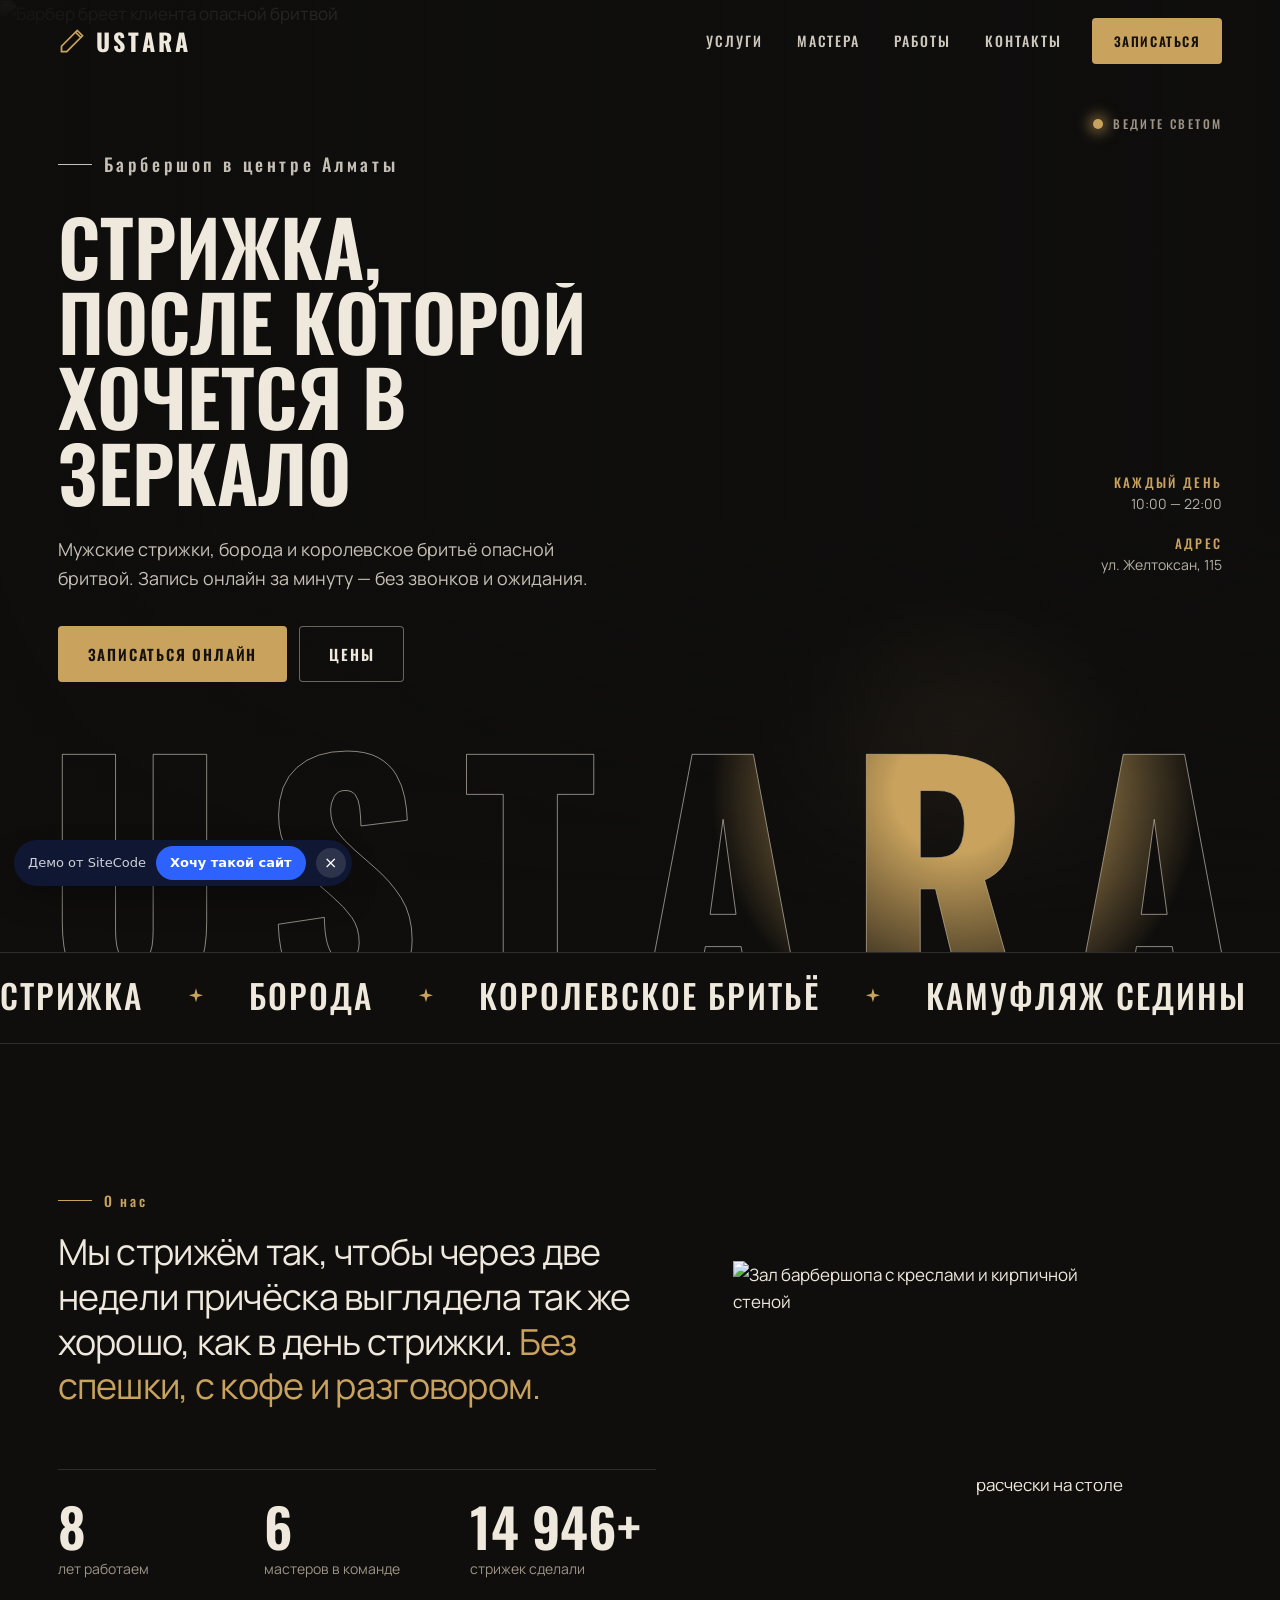
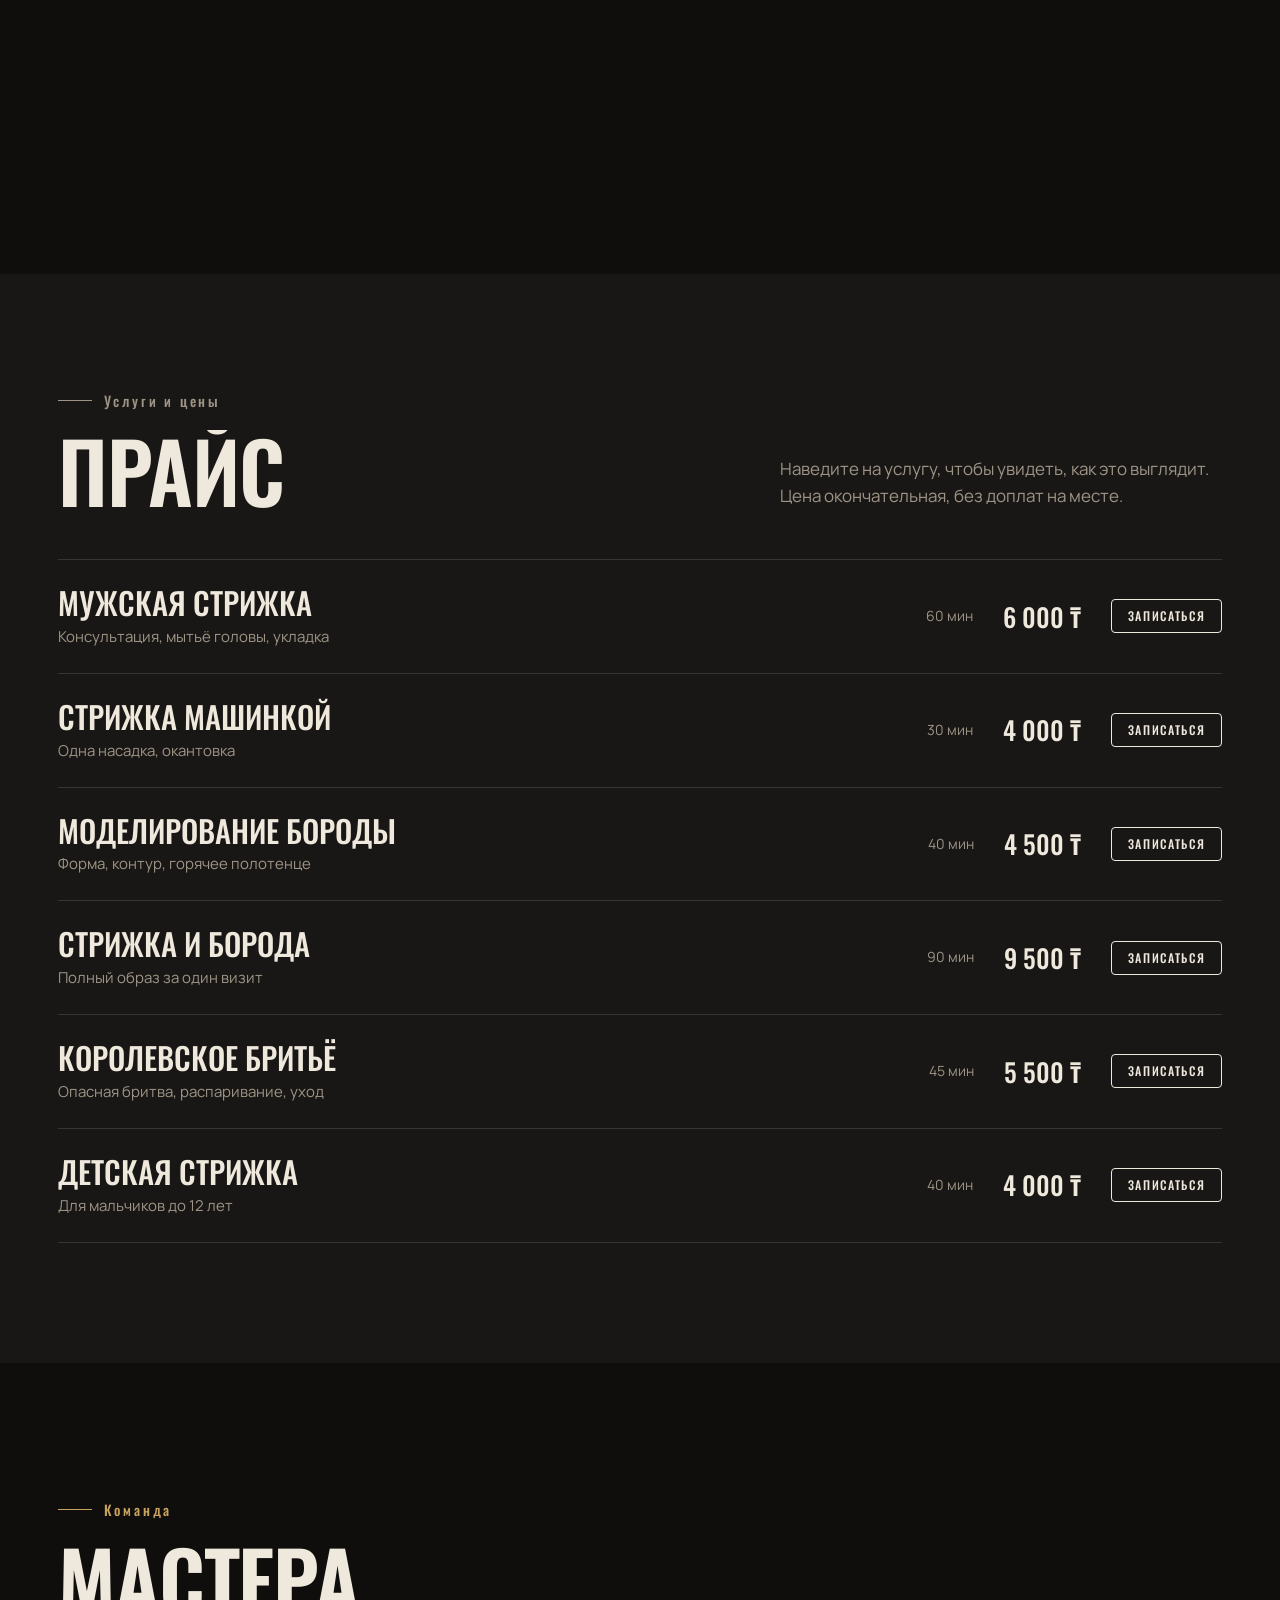
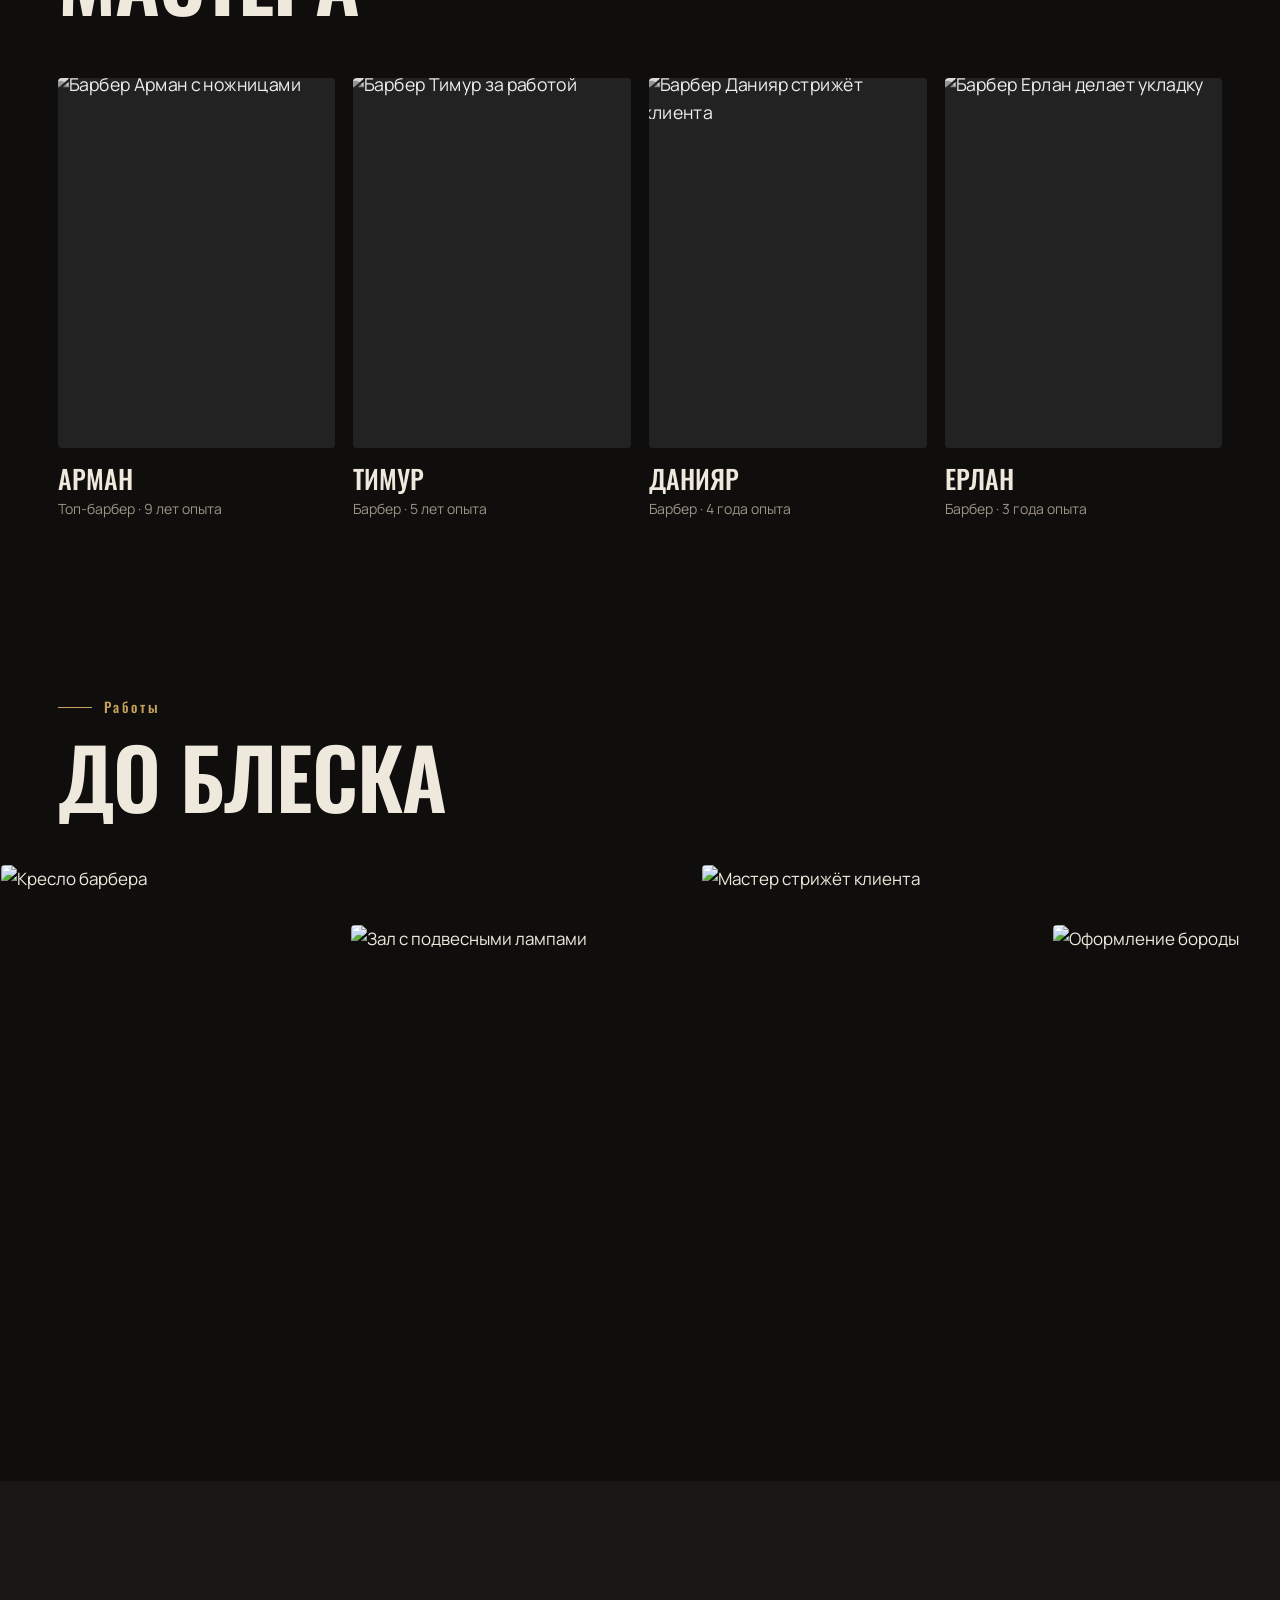
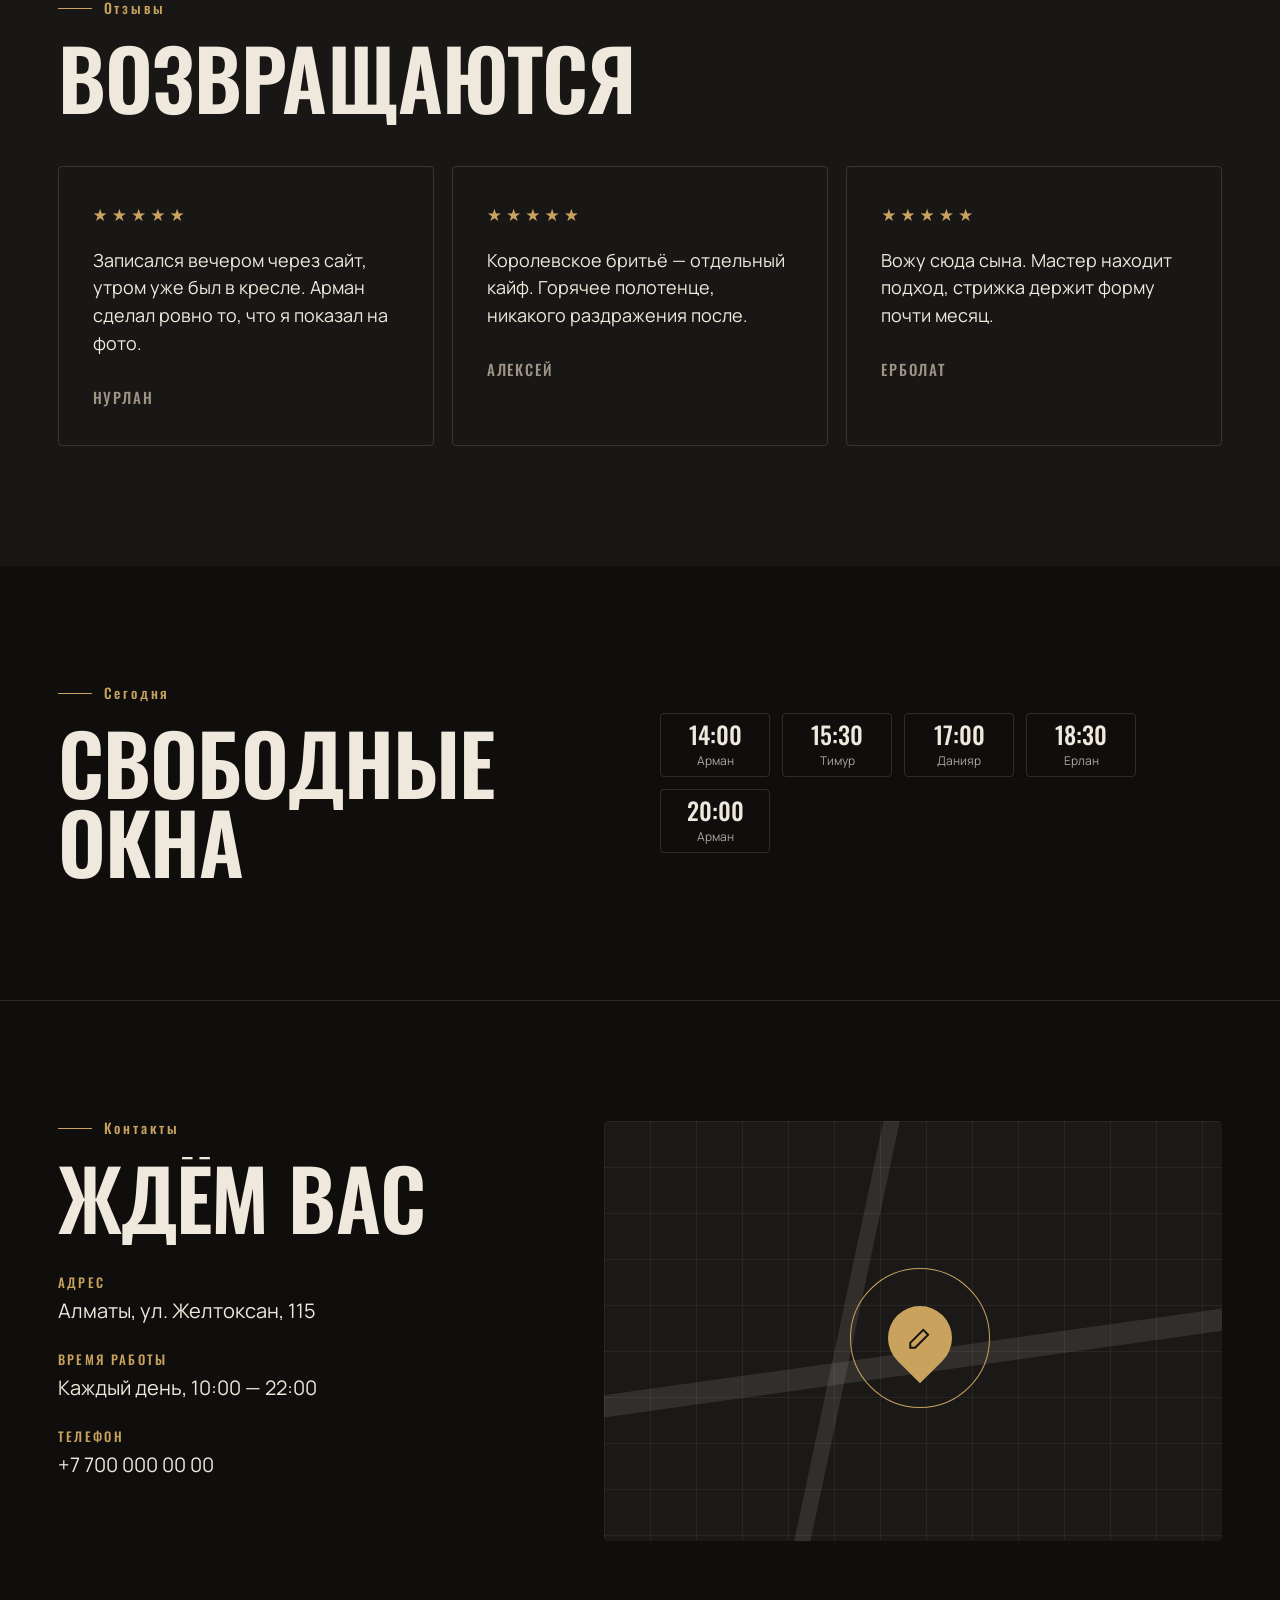
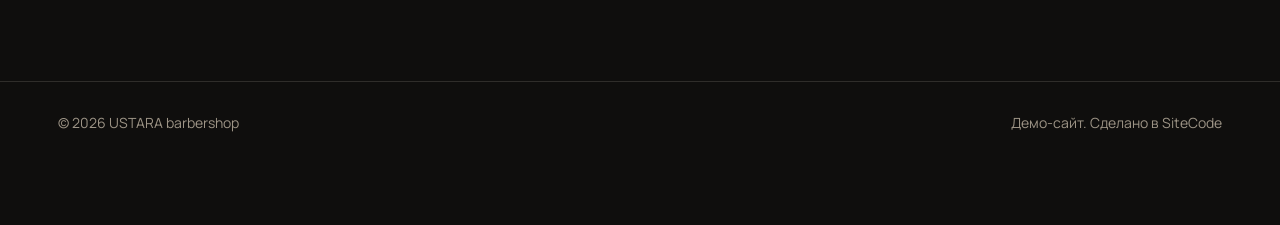
==== commit 3a109141: "Новый дизайн главной и прокачанные демо-сайты Главная: слово Code из кубиков держится за текстом без" ====
--- a/demos/barbershop.html
+++ b/demos/barbershop.html
@@ -53,9 +53,22 @@
     .hero-copy p { margin: 26px 0 34px; font-size: clamp(17px, 1.4vw, 20px); color: rgba(239, 232, 220, .82); max-width: 30em; }
     .hero h1 { font: 600 clamp(44px, 6vw, 92px)/.98 var(--font-head); text-transform: uppercase; }
     .hero-actions { display: flex; flex-wrap: wrap; gap: 12px; }
-    .hero-word { display: flex; justify-content: space-between; margin: 0 calc(var(--pad) * -.2) -2.2vw; font: 700 23.5vw/.78 var(--font-head); letter-spacing: -.01em; color: transparent; -webkit-text-stroke: 1px rgba(239, 232, 220, .55); user-select: none; }
+    .hw-wrap { position: relative; margin: 0 calc(var(--pad) * -.2) -2.2vw; }
+    .hero-word { display: flex; justify-content: space-between; font: 700 23.5vw/.78 var(--font-head); letter-spacing: -.01em; color: transparent; -webkit-text-stroke: 1px rgba(239, 232, 220, .55); user-select: none; }
     .hero-word span { display: inline-block; transform: translateY(100%); transition: transform 1.3s cubic-bezier(.2, .8, .2, 1); transition-delay: calc(.25s + var(--i) * .07s); }
     .hero-word.in span { transform: none; }
+
+    /* прожектор: в тёмном зале свет идёт за курсором и проявляет цвет */
+    .hero-bg img { filter: grayscale(.55) brightness(.42) contrast(1.05); }
+    .hero-bg.lit { -webkit-mask-image: radial-gradient(circle var(--sr, 300px) at var(--sx, 64%) var(--sy, 38%), #000 30%, transparent 100%); mask-image: radial-gradient(circle var(--sr, 300px) at var(--sx, 64%) var(--sy, 38%), #000 30%, transparent 100%); animation: flick 1.6s steps(1, end) .5s both; }
+    .hero-bg.lit img { filter: saturate(1.15) brightness(1.06) sepia(.12); }
+    .hero-bg.lit::after { content: ""; position: absolute; inset: 0; background: radial-gradient(circle var(--sr, 300px) at var(--sx, 64%) var(--sy, 38%), rgba(255, 196, 120, .2), rgba(255, 196, 120, 0) 70%); }
+    @keyframes flick { 0% { opacity: 0; } 10% { opacity: .85; } 16% { opacity: .1; } 24% { opacity: 1; } 30% { opacity: .35; } 38%, 100% { opacity: 1; } }
+    .hero-word.gold { position: absolute; inset: 0; color: var(--accent); -webkit-text-stroke: 0; pointer-events: none; -webkit-mask-image: radial-gradient(circle calc(var(--sr, 300px) * .8) at var(--wx, -999px) var(--wy, -999px), #000 25%, transparent 100%); mask-image: radial-gradient(circle calc(var(--sr, 300px) * .8) at var(--wx, -999px) var(--wy, -999px), #000 25%, transparent 100%); }
+    .lamp-hint { position: absolute; right: var(--pad); top: 118px; display: flex; align-items: center; gap: 10px; font: 500 12px/1 var(--font-head); letter-spacing: .2em; text-transform: uppercase; color: var(--muted); }
+    .lamp-hint i { width: 10px; height: 10px; border-radius: 50%; background: var(--accent); box-shadow: 0 0 14px 4px rgba(201, 163, 94, .6); animation: lamp 2.4s ease-in-out infinite; }
+    @keyframes lamp { 50% { box-shadow: 0 0 4px 1px rgba(201, 163, 94, .4); } }
+    @media (prefers-reduced-motion: reduce) { .hero-bg.lit { animation: none; } }
     .hero-info { position: absolute; right: var(--pad); top: 50%; display: grid; gap: 22px; text-align: right; font-size: 14px; color: rgba(239, 232, 220, .75); }
     .hero-info b { display: block; margin-bottom: 4px; font: 500 13px/1 var(--font-head); letter-spacing: .18em; text-transform: uppercase; color: var(--accent); }
 
@@ -154,7 +167,7 @@
       .burger { display: block; margin-left: auto; }
       .nav.open { display: flex; position: fixed; inset: 68px 0 0; flex-direction: column; justify-content: center; gap: 30px; padding: var(--pad); background: var(--bg); }
       .nav.open a { font-size: 28px; }
-      .hero-info { display: none; }
+      .hero-info, .lamp-hint { display: none; }
       .about, .slots, .contacts { grid-template-columns: 1fr; }
       .about-pics { min-height: 440px; }
       .team-grid { grid-template-columns: repeat(2, minmax(0, 1fr)); }
@@ -165,7 +178,8 @@
       .services-head { flex-direction: column; align-items: start; }
     }
     @media (max-width: 560px) {
-      .hero-word { font-size: 24vw; margin-bottom: -2vw; }
+      .hero-word { font-size: 24vw; }
+      .hw-wrap { margin-bottom: -2vw; }
       .stats b { font-size: 34px; }
       .team-grid { gap: 12px; }
       .master h3 { font-size: 20px; }
@@ -194,6 +208,8 @@
 <main id="top">
   <section class="hero">
     <div class="hero-bg"><img src="https://images.unsplash.com/photo-1599351431202-1e0f0137899a?auto=format&fit=crop&w=2000&q=80" alt="Барбер бреет клиента опасной бритвой"></div>
+    <div class="hero-bg lit" aria-hidden="true"><img src="https://images.unsplash.com/photo-1599351431202-1e0f0137899a?auto=format&fit=crop&w=2000&q=80" alt=""></div>
+    <p class="lamp-hint" data-r="fade" data-now style="--d:1.4s"><i></i>Ведите светом</p>
     <div class="hero-copy">
       <p class="eyebrow" data-r data-now style="--d:.1s">Барбершоп в центре Алматы</p>
       <h1 class="lines" data-now><span class="ln"><span>Стрижка,</span></span><span class="ln"><span>после которой</span></span><span class="ln"><span>хочется в зеркало</span></span></h1>
@@ -207,7 +223,10 @@
       <p><b>Каждый день</b>10:00 — 22:00</p>
       <p><b>Адрес</b>ул. Желтоксан, 115</p>
     </div>
-    <div class="hero-word" aria-hidden="true" data-now><span style="--i:0">U</span><span style="--i:1">S</span><span style="--i:2">T</span><span style="--i:3">A</span><span style="--i:4">R</span><span style="--i:5">A</span></div>
+    <div class="hw-wrap" id="hwWrap" aria-hidden="true">
+      <div class="hero-word" data-now><span style="--i:0">U</span><span style="--i:1">S</span><span style="--i:2">T</span><span style="--i:3">A</span><span style="--i:4">R</span><span style="--i:5">A</span></div>
+      <div class="hero-word gold" data-now><span style="--i:0">U</span><span style="--i:1">S</span><span style="--i:2">T</span><span style="--i:3">A</span><span style="--i:4">R</span><span style="--i:5">A</span></div>
+    </div>
   </section>
 
   <div class="ticker d-marquee" aria-hidden="true">
@@ -418,5 +437,57 @@
 </div>
 
 <script src="assets/demo.js"></script>
+<script>
+  // Прожектор на первом экране: свет следует за курсором, без мыши медленно гуляет по залу
+  (() => {
+    const hero = document.querySelector('.hero');
+    const wrap = document.getElementById('hwWrap');
+    if (!hero || !wrap) return;
+    const still = window.matchMedia('(prefers-reduced-motion: reduce)').matches;
+    let W = hero.clientWidth, H = hero.clientHeight;
+    let x = W * 0.64, y = H * 0.38, tx = x, ty = y;
+    let lastMove = -1e9, live = true;
+    const radius = () => Math.max(170, Math.min(340, W * 0.24));
+    const apply = () => {
+      hero.style.setProperty('--sx', x.toFixed(1) + 'px');
+      hero.style.setProperty('--sy', y.toFixed(1) + 'px');
+      hero.style.setProperty('--sr', radius().toFixed(0) + 'px');
+      wrap.style.setProperty('--wx', (x - wrap.offsetLeft).toFixed(1) + 'px');
+      wrap.style.setProperty('--wy', (y - wrap.offsetTop).toFixed(1) + 'px');
+    };
+    hero.addEventListener('pointermove', (e) => {
+      const r = hero.getBoundingClientRect();
+      tx = e.clientX - r.left;
+      ty = e.clientY - r.top;
+      lastMove = performance.now();
+    });
+    let prev = 0;
+    const loop = (now) => {
+      if (!live) return;
+      if (now - lastMove > 2500) {
+        // без курсора свет плавно гуляет восьмёркой вокруг мастера
+        const t = now / 1000;
+        tx = W * (0.6 + Math.sin(t * 0.45) * 0.18);
+        ty = H * (0.5 + Math.sin(t * 0.9) * 0.32);
+      }
+      // сглаживание по времени, чтобы свет успевал за курсором при любой частоте кадров
+      const k = 1 - Math.pow(0.92, Math.min(10, (now - (prev || now)) / 16.7) || 1);
+      prev = now;
+      x += (tx - x) * k;
+      y += (ty - y) * k;
+      apply();
+      requestAnimationFrame(loop);
+    };
+    window.addEventListener('resize', () => { W = hero.clientWidth; H = hero.clientHeight; apply(); });
+    apply();
+    if (still) return;
+    new IntersectionObserver((es) => {
+      const was = live;
+      live = es[0].isIntersecting;
+      if (live && !was) requestAnimationFrame(loop);
+    }).observe(hero);
+    requestAnimationFrame(loop);
+  })();
+</script>
 </body>
 </html>
--- a/demos/assets/demo.css
+++ b/demos/assets/demo.css
@@ -84,6 +84,43 @@
 .d-float.on { opacity: 1; transform: translate(40px, -50%) scale(1) rotate(-3deg); }
 .d-float img { width: 100%; height: 100%; object-fit: cover; }
 
+/* ---------- Точки-подсказки на фото ---------- */
+.hotspots { position: absolute; inset: 0; z-index: 3; pointer-events: none; }
+.hs { position: absolute; left: var(--x); top: var(--y); }
+.hs i {
+  display: block; width: 18px; height: 18px; margin: -9px 0 0 -9px; border-radius: 50%;
+  background: #fff; box-shadow: 0 0 0 5px rgba(255, 255, 255, .35);
+  animation: hsPulse 2.2s ease-in-out infinite;
+}
+.hs b {
+  position: absolute; left: 20px; top: -15px; padding: 8px 13px; border-radius: 999px;
+  background: rgba(255, 255, 255, .96); color: #111; white-space: nowrap;
+  font: 600 13px/1 var(--font-body); box-shadow: 0 12px 26px -12px rgba(0, 0, 0, .55);
+  opacity: 0; transform: translateX(-8px); transition: opacity .45s, transform .6s cubic-bezier(.2, 1.3, .3, 1);
+  transition-delay: calc(.3s + var(--k, 0) * .15s);
+}
+.hs.l b { left: auto; right: 20px; transform: translateX(8px); }
+.in > .hotspots .hs b, .hotspots.in .hs b { opacity: 1; transform: none; }
+@keyframes hsPulse { 50% { box-shadow: 0 0 0 11px rgba(255, 255, 255, .1); } }
+
+/* ---------- Карусель на подставке ---------- */
+.cfl { position: relative; height: var(--cfl-h, 440px); perspective: 1400px; touch-action: pan-y; user-select: none; -webkit-user-select: none; }
+.cfl-item {
+  --d: 0; --ad: 0;
+  position: absolute; left: 50%; top: 46%; width: var(--cfl-w, 300px);
+  transform: translate(-50%, -50%) translateX(calc(var(--d) * 78%)) translateZ(calc(var(--ad) * -240px)) rotateY(calc(var(--d) * -32deg));
+  transition: transform .9s cubic-bezier(.2, .8, .2, 1), opacity .6s, filter .6s;
+  filter: brightness(calc(1 - var(--ad) * .15)); cursor: pointer;
+}
+.cfl-item.on { cursor: default; }
+.cfl-item img { -webkit-user-drag: none; pointer-events: none; }
+.cfl-pedestal {
+  position: absolute; left: 50%; bottom: 4%; width: min(520px, 80vw); height: 90px; transform: translateX(-50%);
+  border-radius: 50%; background: radial-gradient(ellipse at center, rgba(255, 255, 255, .7), rgba(255, 255, 255, 0) 70%);
+  filter: blur(6px); pointer-events: none;
+}
+.cfl-pedestal::after { content: ""; position: absolute; inset: 30% 16%; border-radius: 50%; border: 1.5px solid rgba(255, 255, 255, .8); }
+
 /* ---------- Окно записи ---------- */
 .d-modal {
   position: fixed; inset: 0; z-index: 100;
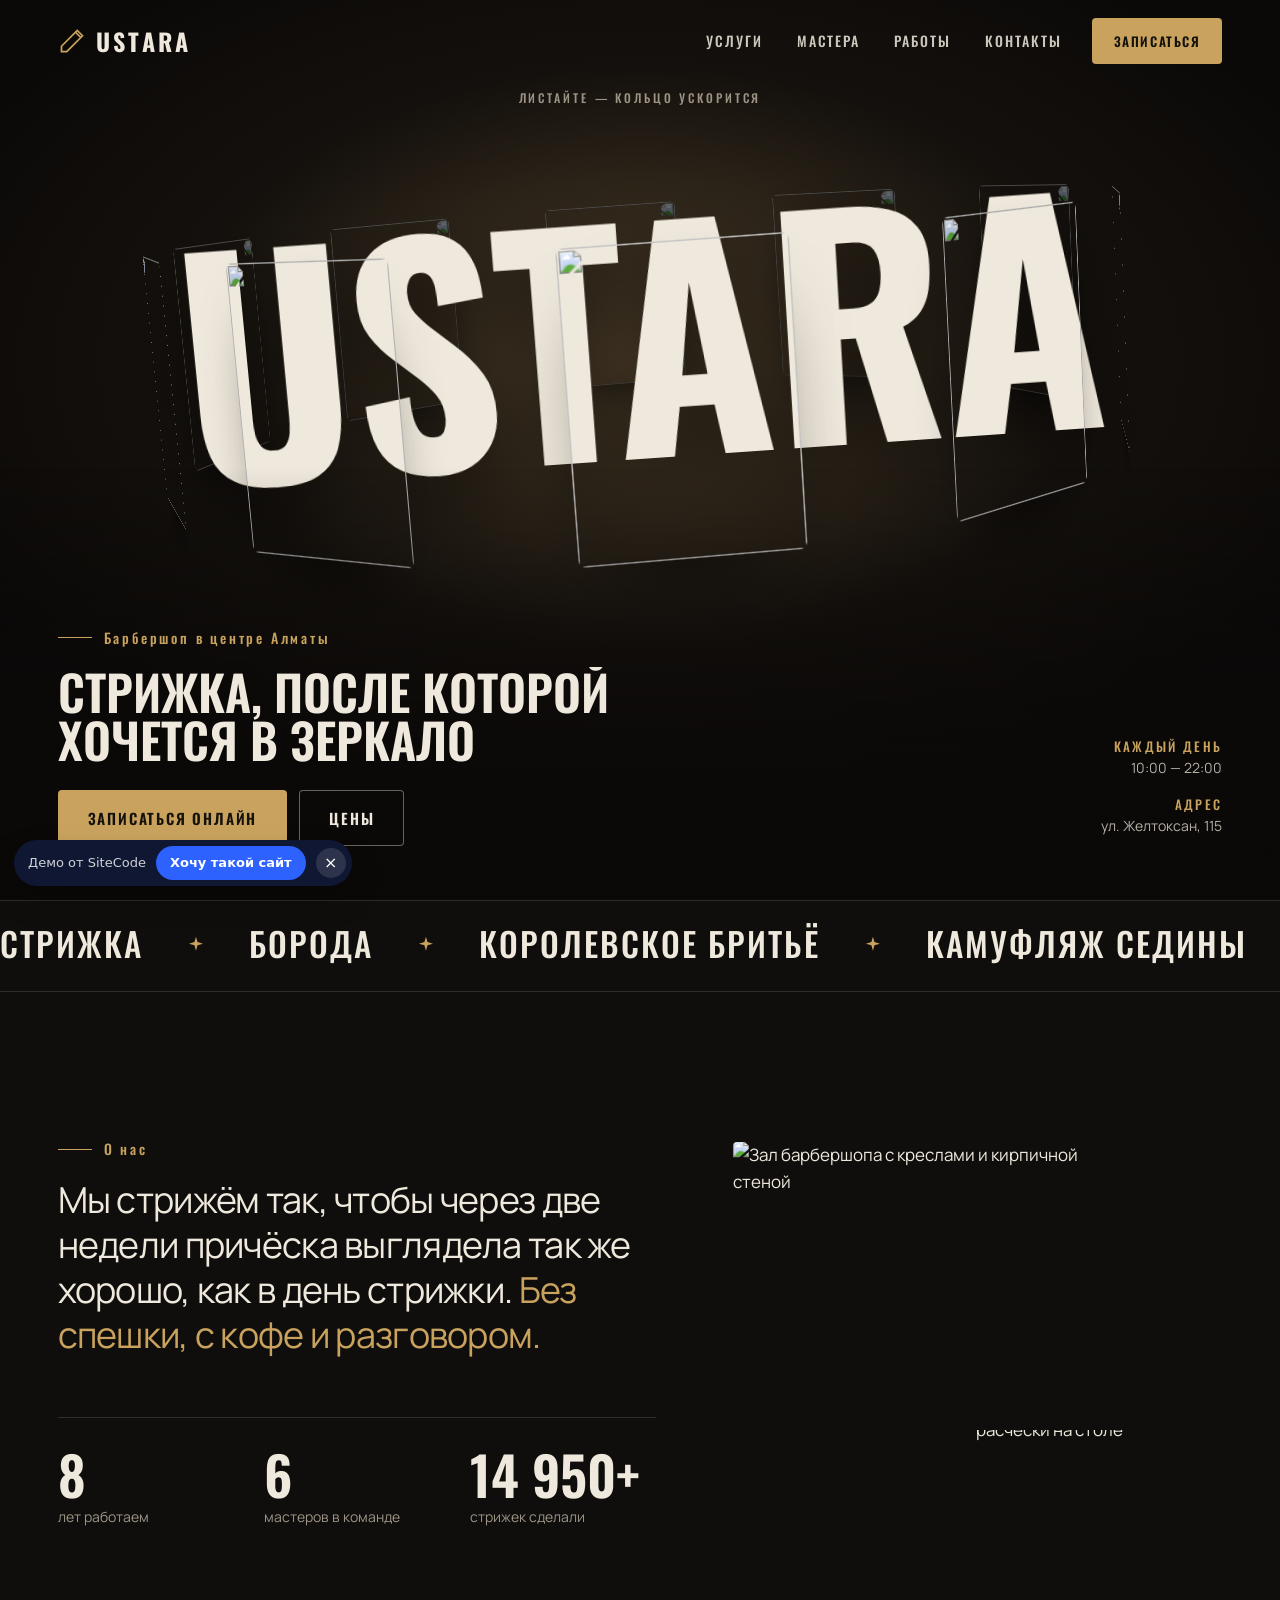
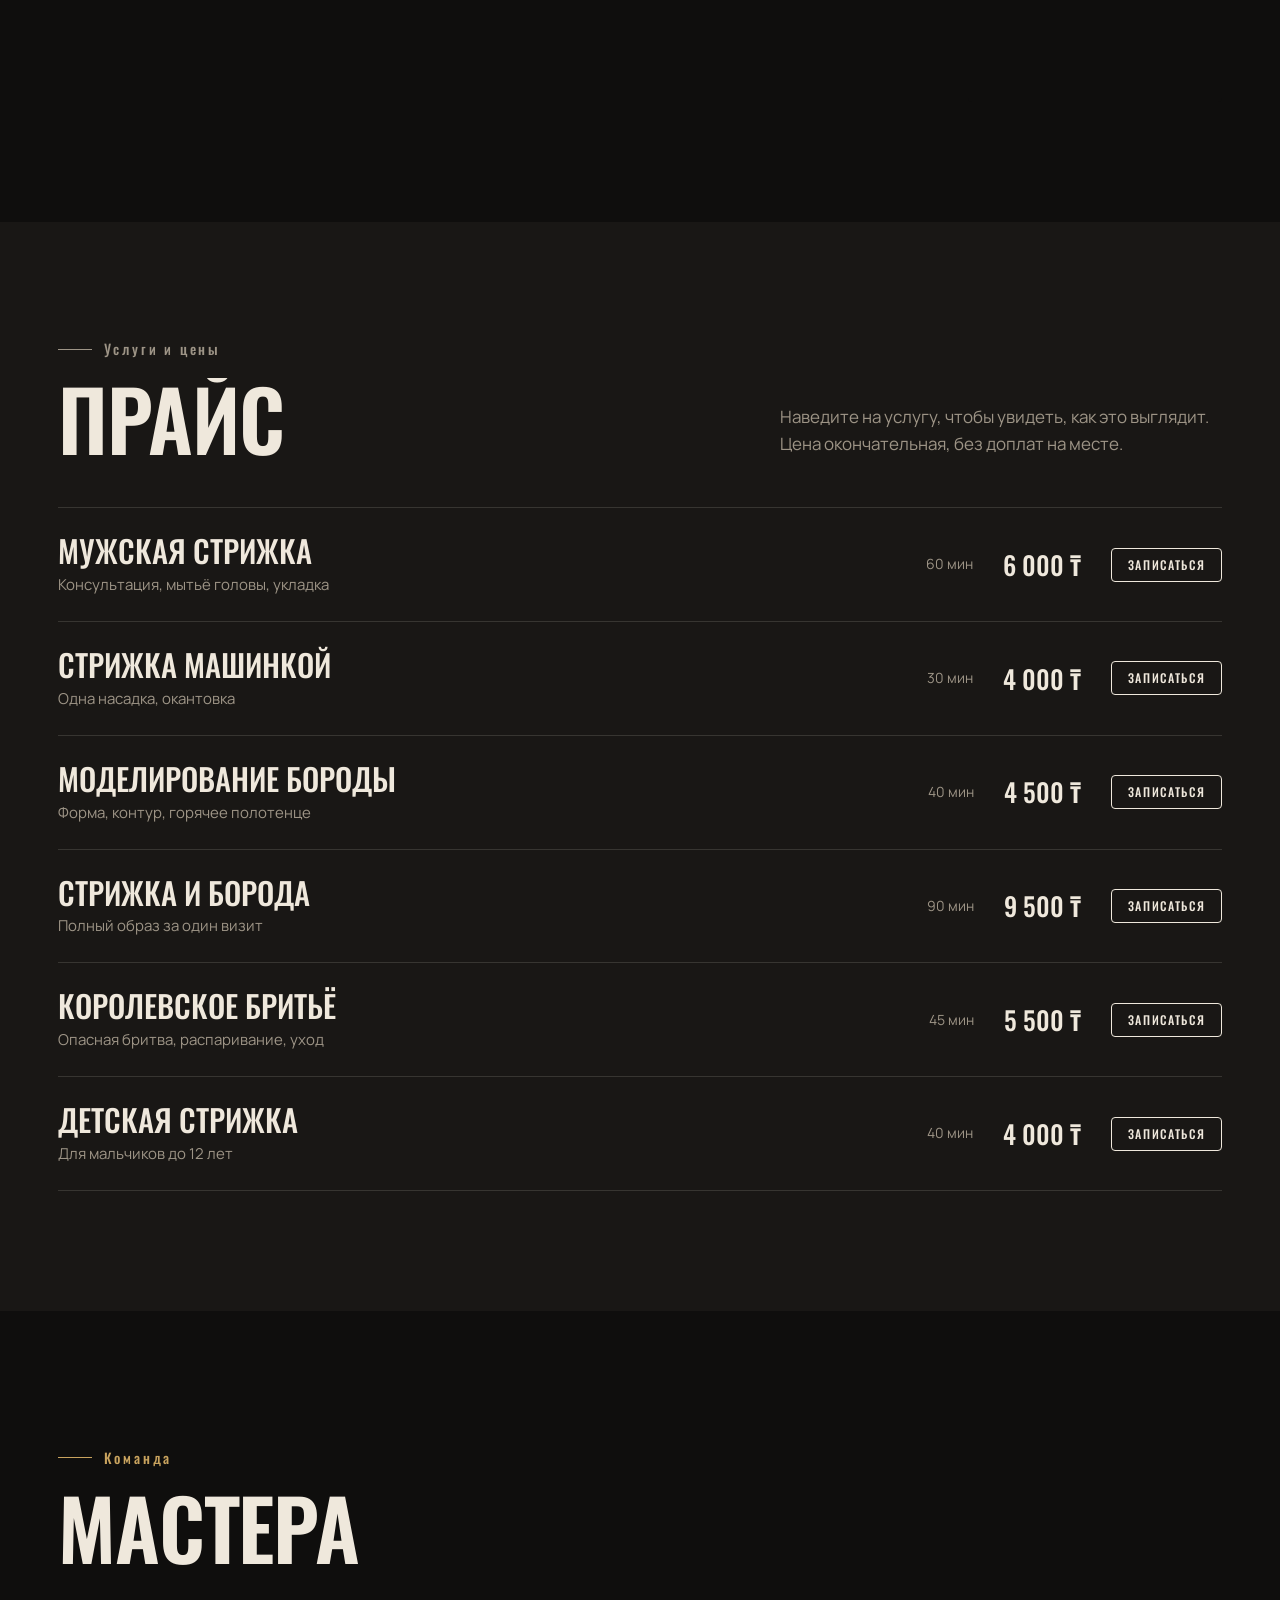
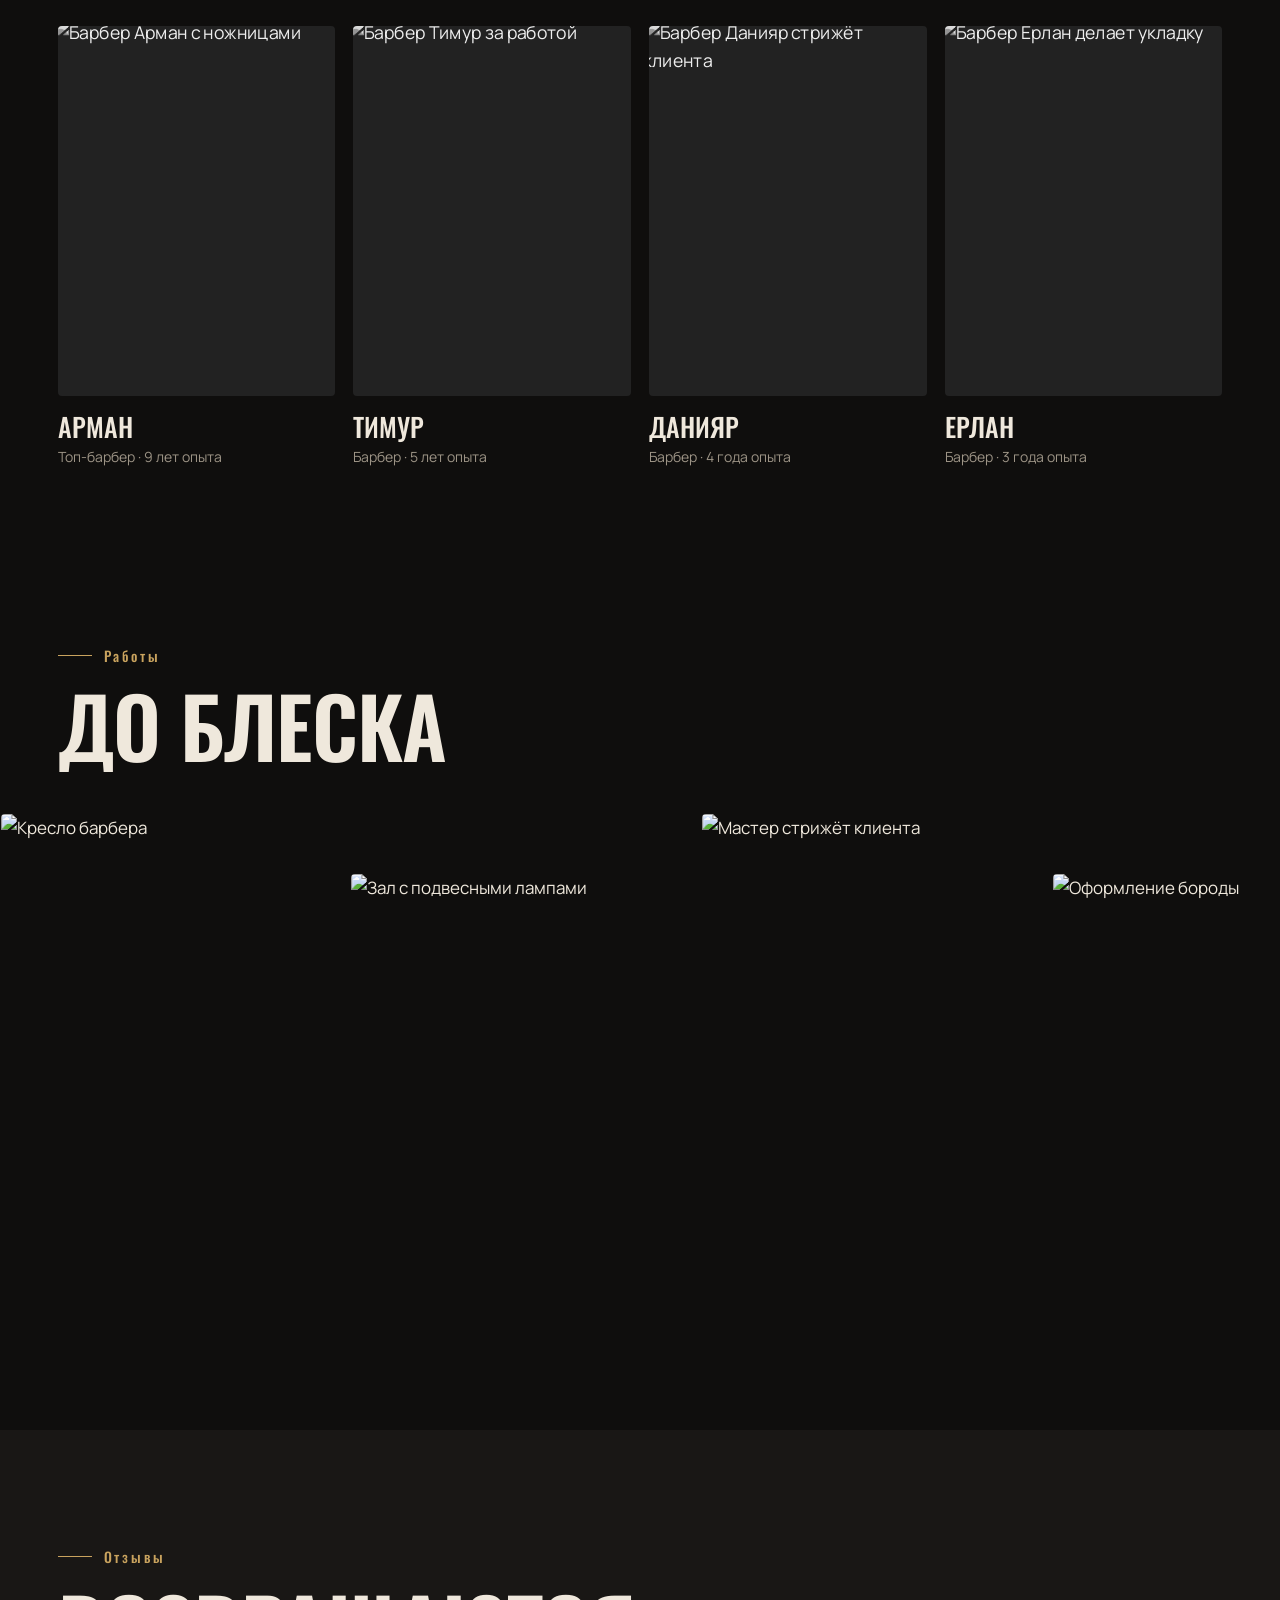
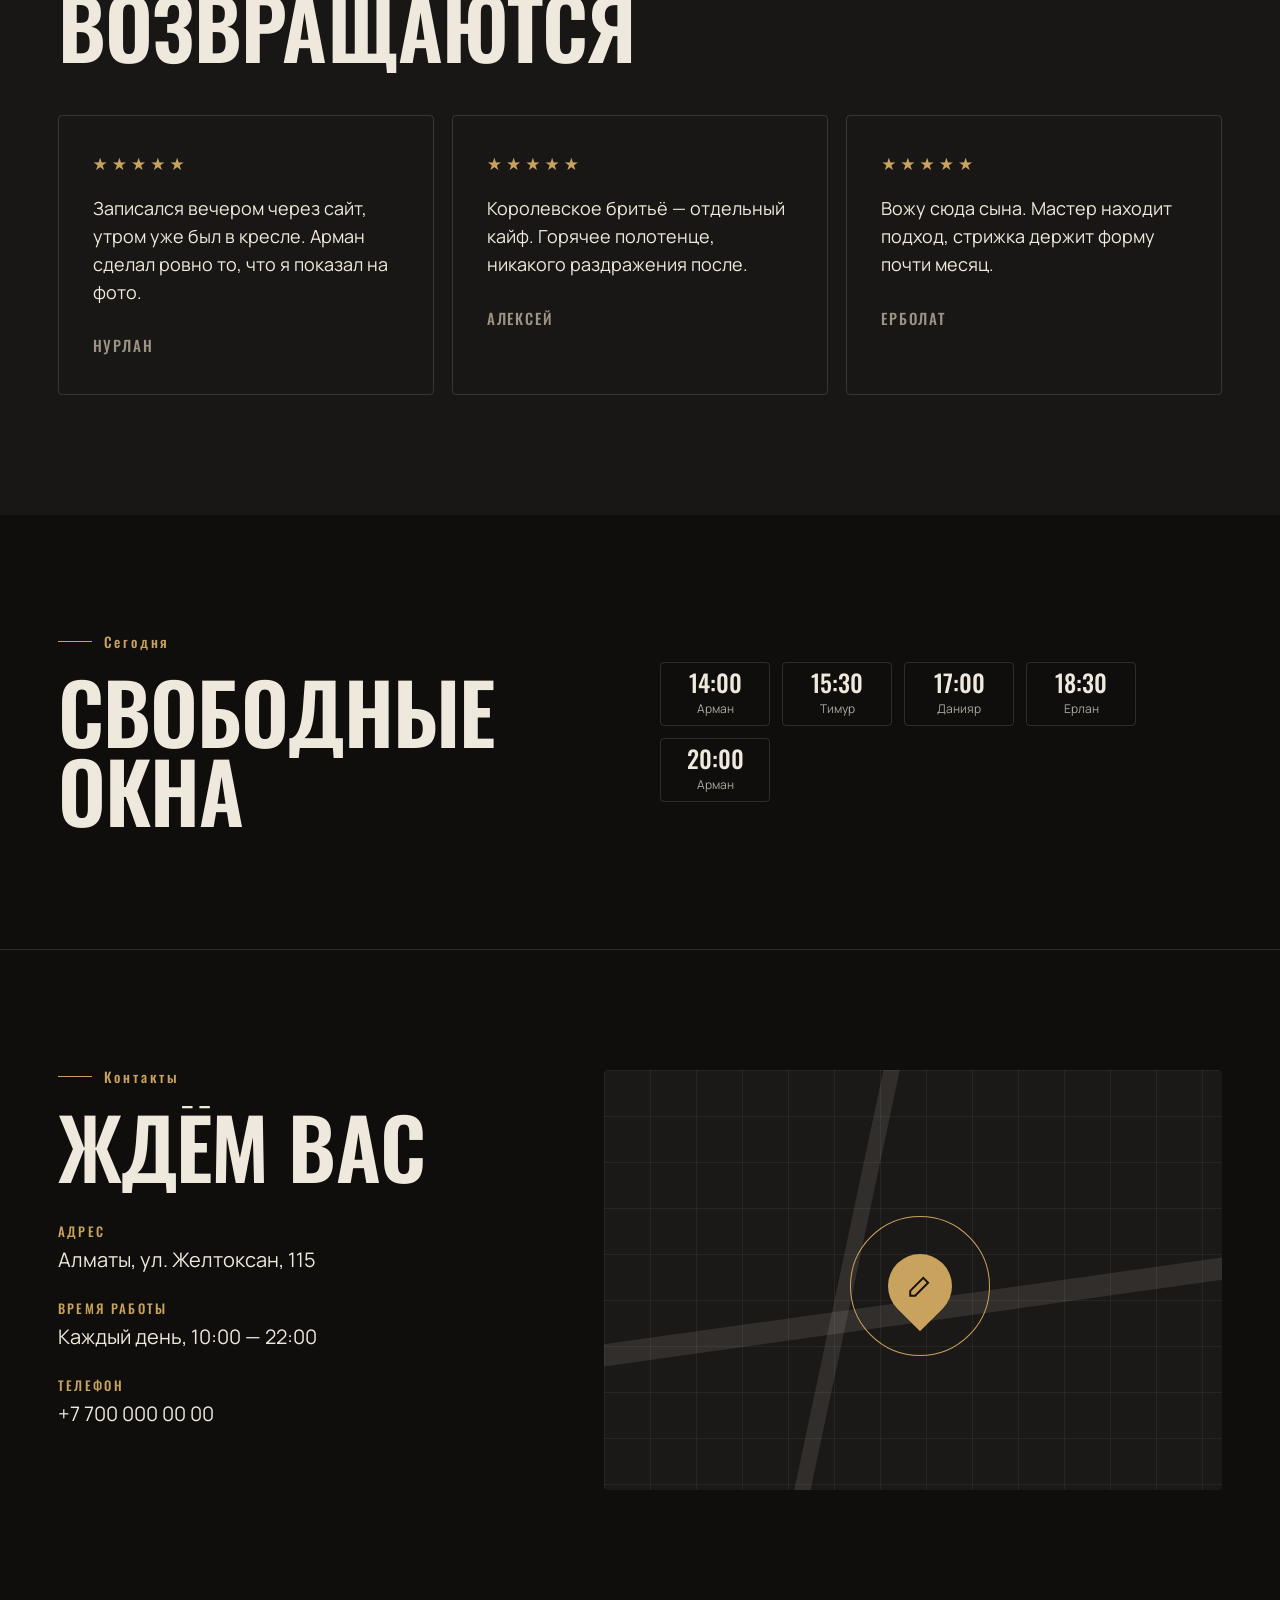
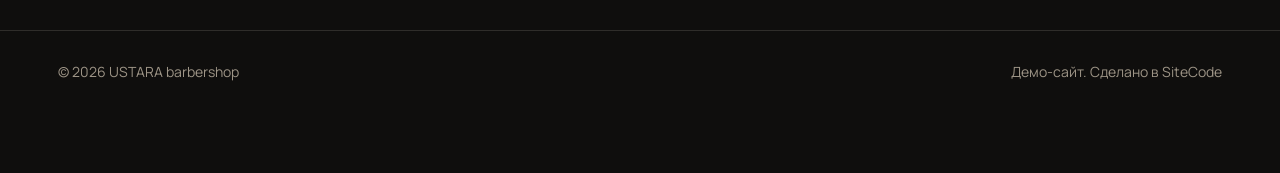
==== commit 2bf44068: "Демо-сайты в 3D по мотивам видео, правки главной Демо: - детейлинг: 3D-машина полируется при прокрут" ====
--- a/demos/barbershop.html
+++ b/demos/barbershop.html
@@ -72,6 +72,36 @@
     .hero-info { position: absolute; right: var(--pad); top: 50%; display: grid; gap: 22px; text-align: right; font-size: 14px; color: rgba(239, 232, 220, .75); }
     .hero-info b { display: block; margin-bottom: 4px; font: 500 13px/1 var(--font-head); letter-spacing: .18em; text-transform: uppercase; color: var(--accent); }
 
+    /* ===== кольцо из работ мастеров крутится сквозь слово USTARA ===== */
+    .rhero::after { content: ""; position: absolute; left: 0; right: 0; bottom: 0; z-index: 1; height: 48%; background: linear-gradient(0deg, rgba(11, 9, 8, .95) 10%, rgba(11, 9, 8, 0)); pointer-events: none; }
+    .rhero { --fw: 13vw; --fh: 18vw; --R: 36vw; position: relative; height: 100vh; height: 100svh; min-height: 640px; overflow: hidden; background: radial-gradient(60% 52% at 50% 40%, #2C231B 0%, #15110D 58%, #0B0908 100%); }
+    .rglow { position: absolute; left: 50%; top: 40%; width: 70vw; height: 46vw; transform: translate(-50%, -50%); border-radius: 50%; background: radial-gradient(closest-side, rgba(201, 163, 94, .22), rgba(201, 163, 94, 0)); pointer-events: none; }
+    .rscene { position: absolute; inset: 0; perspective: 1600px; perspective-origin: 50% 36%; pointer-events: none; }
+    .rworld { position: absolute; left: 50%; top: 37%; width: 0; height: 0; transform-style: preserve-3d; transform: rotateX(-6deg) rotateZ(-4deg); }
+    .rring { position: absolute; left: 0; top: 0; transform-style: preserve-3d; transform: rotateY(var(--ry, 0deg)); }
+    .rring figure { position: absolute; left: calc(var(--fw) / -2); top: calc(var(--fh) / -2); width: var(--fw); height: var(--fh); margin: 0; overflow: hidden; border-radius: 6px; transform: rotateY(calc(var(--i) * 36deg)) translateZ(var(--R)); box-shadow: 0 30px 60px -30px rgba(0, 0, 0, .8); }
+    .rring img { width: 100%; height: 100%; object-fit: cover; filter: brightness(var(--b, 1)) contrast(1.05) saturate(.9); }
+    .rword { position: absolute; left: 0; top: 0; margin: 0; transform: translate(-50%, -52%); font: 700 23vw/.8 var(--font-head); letter-spacing: -.01em; color: var(--fg); white-space: nowrap; text-shadow: 0 30px 80px rgba(0, 0, 0, .6); }
+    .rcopy { position: absolute; left: var(--pad); bottom: 6vh; z-index: 2; max-width: 620px; }
+    .rcopy h1 { margin-bottom: 26px; font: 600 clamp(34px, 3.8vw, 60px)/1 var(--font-head); text-transform: uppercase; }
+    .rinfo { position: absolute; right: var(--pad); bottom: 7vh; z-index: 2; display: grid; gap: 18px; text-align: right; font-size: 14px; color: rgba(239, 232, 220, .75); }
+    .rinfo b { display: block; margin-bottom: 4px; font: 500 13px/1 var(--font-head); letter-spacing: .18em; text-transform: uppercase; color: var(--accent); }
+    .rhint { position: absolute; left: 50%; top: 92px; z-index: 2; transform: translateX(-50%); font: 500 12px/1 var(--font-head); letter-spacing: .24em; text-transform: uppercase; color: var(--muted); }
+    @media (max-width: 760px) {
+      .rhero { --fw: 25vw; --fh: 34vw; --R: 48vw; }
+      .rworld { top: 34%; }
+      .rword { font-size: 25vw; }
+      .rcopy { bottom: 5vh; right: var(--pad); }
+      .rcopy h1 { font-size: clamp(28px, 8.4vw, 40px); }
+      .rinfo { display: none; }
+    }
+
+    /* мастера: свет падает только на выбранного, остальные уходят в тень */
+    .team-grid:hover .master:not(:hover) { opacity: .32; filter: blur(1.5px); }
+    .master { transition: opacity .5s, filter .5s; }
+    .master .ph::after { content: ""; position: absolute; inset: -20% -10% 0; background: radial-gradient(60% 50% at 50% 0%, rgba(255, 220, 160, .45), rgba(255, 220, 160, 0) 70%); opacity: 0; transition: opacity .5s; pointer-events: none; mix-blend-mode: screen; }
+    .master:hover .ph::after { opacity: 1; }
+
     /* бегущая строка */
     .ticker { padding: 26px 0; border-block: 1px solid var(--line); background: var(--bg); --gap: 46px; --dur: 38s; }
     .ticker span { font: 500 clamp(22px, 2.6vw, 38px)/1 var(--font-head); letter-spacing: .06em; text-transform: uppercase; }
@@ -206,29 +236,39 @@
 </header>
 
 <main id="top">
-  <section class="hero">
-    <div class="hero-bg"><img src="https://images.unsplash.com/photo-1599351431202-1e0f0137899a?auto=format&fit=crop&w=2000&q=80" alt="Барбер бреет клиента опасной бритвой"></div>
-    <div class="hero-bg lit" aria-hidden="true"><img src="https://images.unsplash.com/photo-1599351431202-1e0f0137899a?auto=format&fit=crop&w=2000&q=80" alt=""></div>
-    <p class="lamp-hint" data-r="fade" data-now style="--d:1.4s"><i></i>Ведите светом</p>
-    <div class="hero-copy">
+  <section class="rhero" aria-label="USTARA — работы мастеров на вращающемся кольце">
+    <div class="rglow" aria-hidden="true"></div>
+    <div class="rscene" aria-hidden="true">
+      <div class="rworld">
+        <div class="rring" id="rring">
+          <figure style="--i:0"><img src="https://images.unsplash.com/photo-1621645582931-d1d3e6564943?auto=format&fit=crop&w=500&h=700&q=70" alt=""></figure>
+          <figure style="--i:1"><img src="https://images.unsplash.com/photo-1536520002442-39764a41e987?auto=format&fit=crop&w=500&h=700&q=70" alt=""></figure>
+          <figure style="--i:2"><img src="https://images.unsplash.com/photo-1593702275687-f8b402bf1fb5?auto=format&fit=crop&w=500&h=700&q=70" alt=""></figure>
+          <figure style="--i:3"><img src="https://images.unsplash.com/photo-1517832606299-7ae9b720a186?auto=format&fit=crop&w=500&h=700&q=70" alt=""></figure>
+          <figure style="--i:4"><img src="https://images.unsplash.com/photo-1503951914875-452162b0f3f1?auto=format&fit=crop&w=500&h=700&q=70" alt=""></figure>
+          <figure style="--i:5"><img src="https://images.unsplash.com/photo-1512864084360-7c0c4d0a0845?auto=format&fit=crop&w=500&h=700&q=70" alt=""></figure>
+          <figure style="--i:6"><img src="https://images.unsplash.com/photo-1585747860715-2ba37e788b70?auto=format&fit=crop&w=500&h=700&q=70" alt=""></figure>
+          <figure style="--i:7"><img src="https://images.unsplash.com/photo-1621605815971-fbc98d665033?auto=format&fit=crop&w=500&h=700&q=70" alt=""></figure>
+          <figure style="--i:8"><img src="https://images.unsplash.com/photo-1582771498000-8ad44e6c84db?auto=format&fit=crop&w=500&h=700&q=70" alt=""></figure>
+          <figure style="--i:9"><img src="https://images.unsplash.com/photo-1599351431202-1e0f0137899a?auto=format&fit=crop&w=500&h=700&q=70" alt=""></figure>
+        </div>
+        <p class="rword">USTARA</p>
+      </div>
+    </div>
+    <div class="rcopy">
       <p class="eyebrow" data-r data-now style="--d:.1s">Барбершоп в центре Алматы</p>
-      <h1 class="lines" data-now><span class="ln"><span>Стрижка,</span></span><span class="ln"><span>после которой</span></span><span class="ln"><span>хочется в зеркало</span></span></h1>
-      <p data-r data-now style="--d:.5s">Мужские стрижки, борода и королевское бритьё опасной бритвой. Запись онлайн за минуту — без звонков и ожидания.</p>
-      <div class="hero-actions" data-r data-now style="--d:.65s">
+      <h1 class="lines" data-now><span class="ln"><span>Стрижка, после которой</span></span><span class="ln"><span>хочется в зеркало</span></span></h1>
+      <div class="hero-actions" data-r data-now style="--d:.5s">
         <button class="btn" type="button" data-open="book">Записаться онлайн</button>
         <a class="btn ghost" href="#services">Цены</a>
       </div>
     </div>
-    <div class="hero-info" data-r="fade" data-now style="--d:1s">
+    <div class="rinfo" data-r="fade" data-now style="--d:.9s">
       <p><b>Каждый день</b>10:00 — 22:00</p>
       <p><b>Адрес</b>ул. Желтоксан, 115</p>
     </div>
-    <div class="hw-wrap" id="hwWrap" aria-hidden="true">
-      <div class="hero-word" data-now><span style="--i:0">U</span><span style="--i:1">S</span><span style="--i:2">T</span><span style="--i:3">A</span><span style="--i:4">R</span><span style="--i:5">A</span></div>
-      <div class="hero-word gold" data-now><span style="--i:0">U</span><span style="--i:1">S</span><span style="--i:2">T</span><span style="--i:3">A</span><span style="--i:4">R</span><span style="--i:5">A</span></div>
-    </div>
-  </section>
-
+    <p class="rhint" aria-hidden="true">Листайте — кольцо ускорится</p>
+  </section>
   <div class="ticker d-marquee" aria-hidden="true">
     <div class="d-marquee-track">
       <span>Стрижка</span><i></i><span>Борода</span><i></i><span>Королевское бритьё</span><i></i><span>Камуфляж седины</span><i></i><span>Детская стрижка</span><i></i>
@@ -438,53 +478,46 @@
 
 <script src="assets/demo.js"></script>
 <script>
-  // Прожектор на первом экране: свет следует за курсором, без мыши медленно гуляет по залу
+  // Кольцо работ: вращается само, при прокрутке разгоняется, задние карточки темнеют
   (() => {
-    const hero = document.querySelector('.hero');
-    const wrap = document.getElementById('hwWrap');
-    if (!hero || !wrap) return;
+    const ring = document.getElementById('rring');
+    if (!ring) return;
+    const hero = ring.closest('.rhero');
+    const figs = Array.from(ring.children);
     const still = window.matchMedia('(prefers-reduced-motion: reduce)').matches;
-    let W = hero.clientWidth, H = hero.clientHeight;
-    let x = W * 0.64, y = H * 0.38, tx = x, ty = y;
-    let lastMove = -1e9, live = true;
-    const radius = () => Math.max(170, Math.min(340, W * 0.24));
-    const apply = () => {
-      hero.style.setProperty('--sx', x.toFixed(1) + 'px');
-      hero.style.setProperty('--sy', y.toFixed(1) + 'px');
-      hero.style.setProperty('--sr', radius().toFixed(0) + 'px');
-      wrap.style.setProperty('--wx', (x - wrap.offsetLeft).toFixed(1) + 'px');
-      wrap.style.setProperty('--wy', (y - wrap.offsetTop).toFixed(1) + 'px');
+    let ry = 0;
+    let boost = 0;
+    let lastY = window.scrollY;
+    let live = true;
+    let prev = 0;
+    window.addEventListener('scroll', () => {
+      const y = window.scrollY;
+      boost = Math.min(240, boost + Math.abs(y - lastY) * 0.9);
+      lastY = y;
+    }, { passive: true });
+    const paint = () => {
+      ring.style.setProperty('--ry', ry.toFixed(2) + 'deg');
+      figs.forEach((f, i) => {
+        const a = (i * 36 + ry) * Math.PI / 180;
+        const facing = Math.cos(a);
+        f.style.setProperty('--b', (0.42 + 0.58 * Math.max(0, facing)).toFixed(2));
+      });
     };
-    hero.addEventListener('pointermove', (e) => {
-      const r = hero.getBoundingClientRect();
-      tx = e.clientX - r.left;
-      ty = e.clientY - r.top;
-      lastMove = performance.now();
-    });
-    let prev = 0;
     const loop = (now) => {
       if (!live) return;
-      if (now - lastMove > 2500) {
-        // без курсора свет плавно гуляет восьмёркой вокруг мастера
-        const t = now / 1000;
-        tx = W * (0.6 + Math.sin(t * 0.45) * 0.18);
-        ty = H * (0.5 + Math.sin(t * 0.9) * 0.32);
-      }
-      // сглаживание по времени, чтобы свет успевал за курсором при любой частоте кадров
-      const k = 1 - Math.pow(0.92, Math.min(10, (now - (prev || now)) / 16.7) || 1);
+      const dt = Math.min(0.05, (now - (prev || now)) / 1000);
       prev = now;
-      x += (tx - x) * k;
-      y += (ty - y) * k;
-      apply();
+      boost *= Math.exp(-dt * 2.2);
+      ry -= dt * (14 + boost);
+      paint();
       requestAnimationFrame(loop);
     };
-    window.addEventListener('resize', () => { W = hero.clientWidth; H = hero.clientHeight; apply(); });
-    apply();
+    paint();
     if (still) return;
     new IntersectionObserver((es) => {
       const was = live;
       live = es[0].isIntersecting;
-      if (live && !was) requestAnimationFrame(loop);
+      if (live && !was) { prev = 0; requestAnimationFrame(loop); }
     }).observe(hero);
     requestAnimationFrame(loop);
   })();
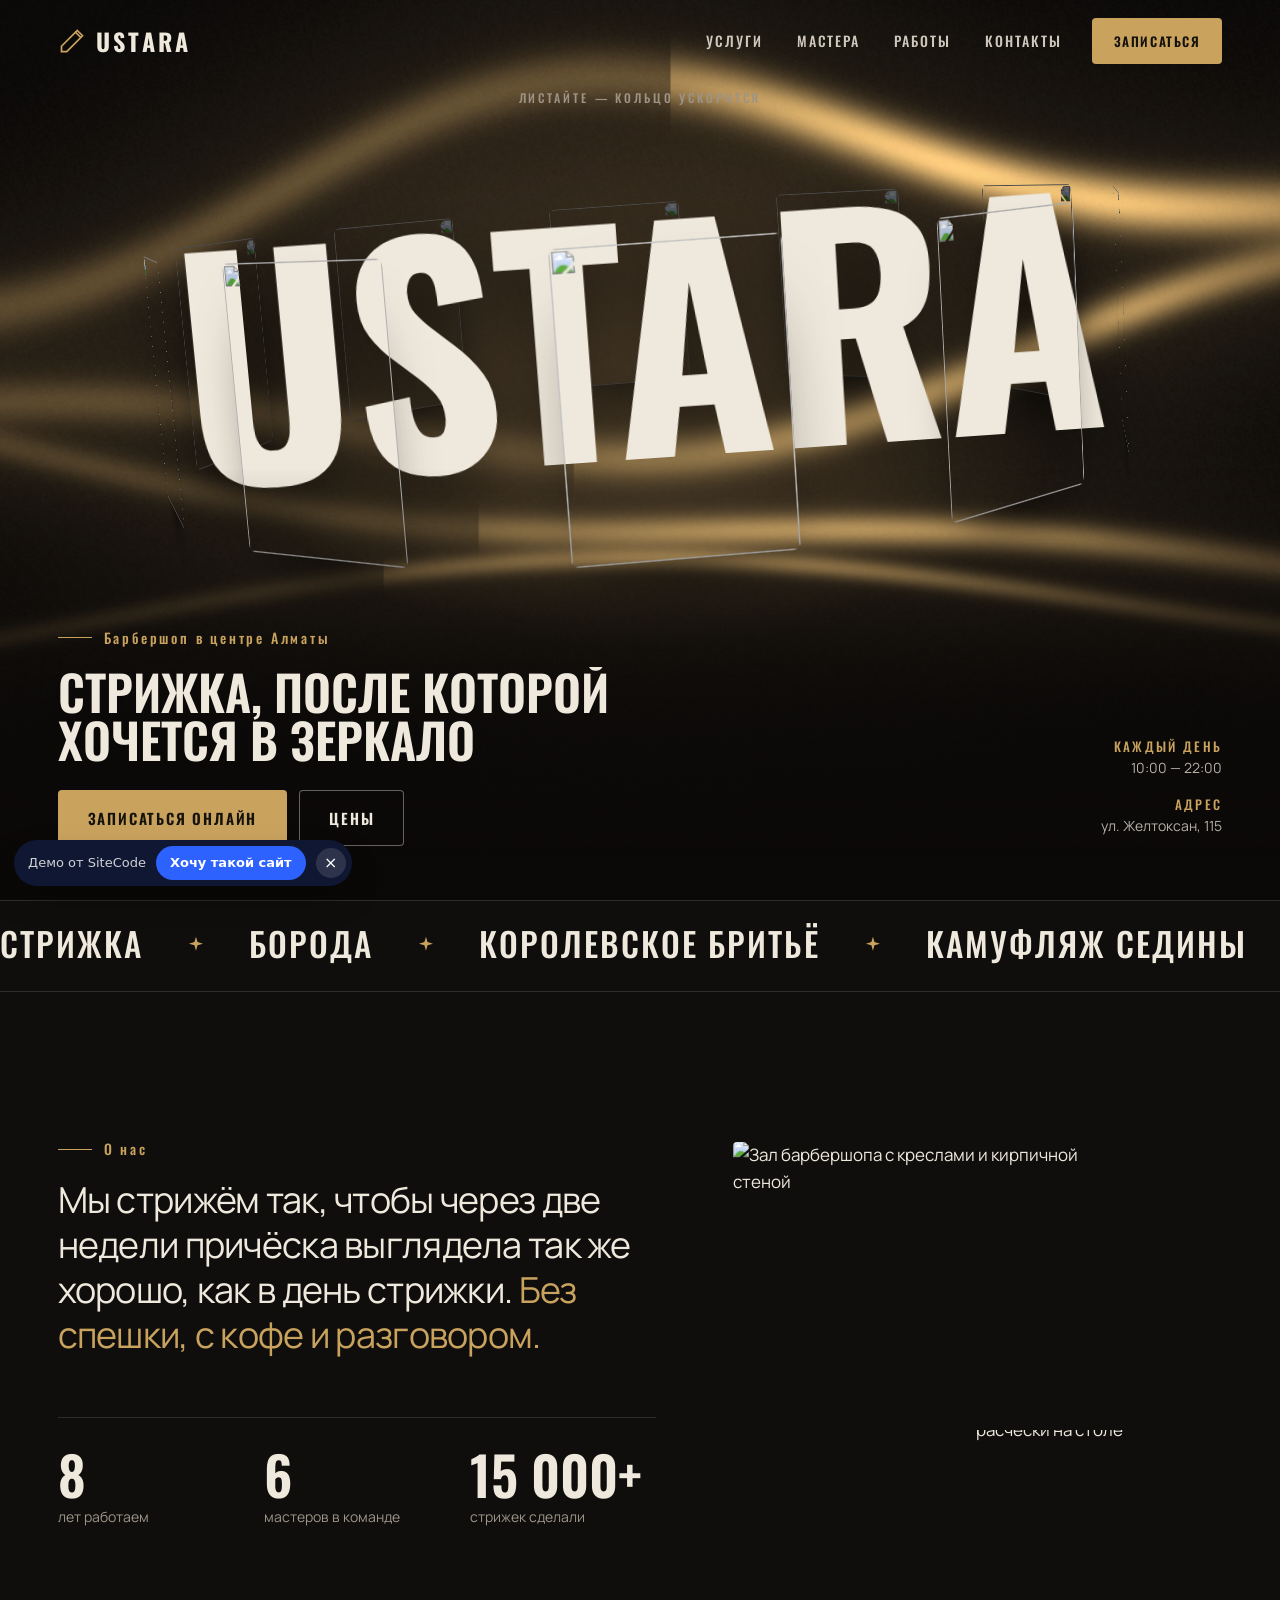
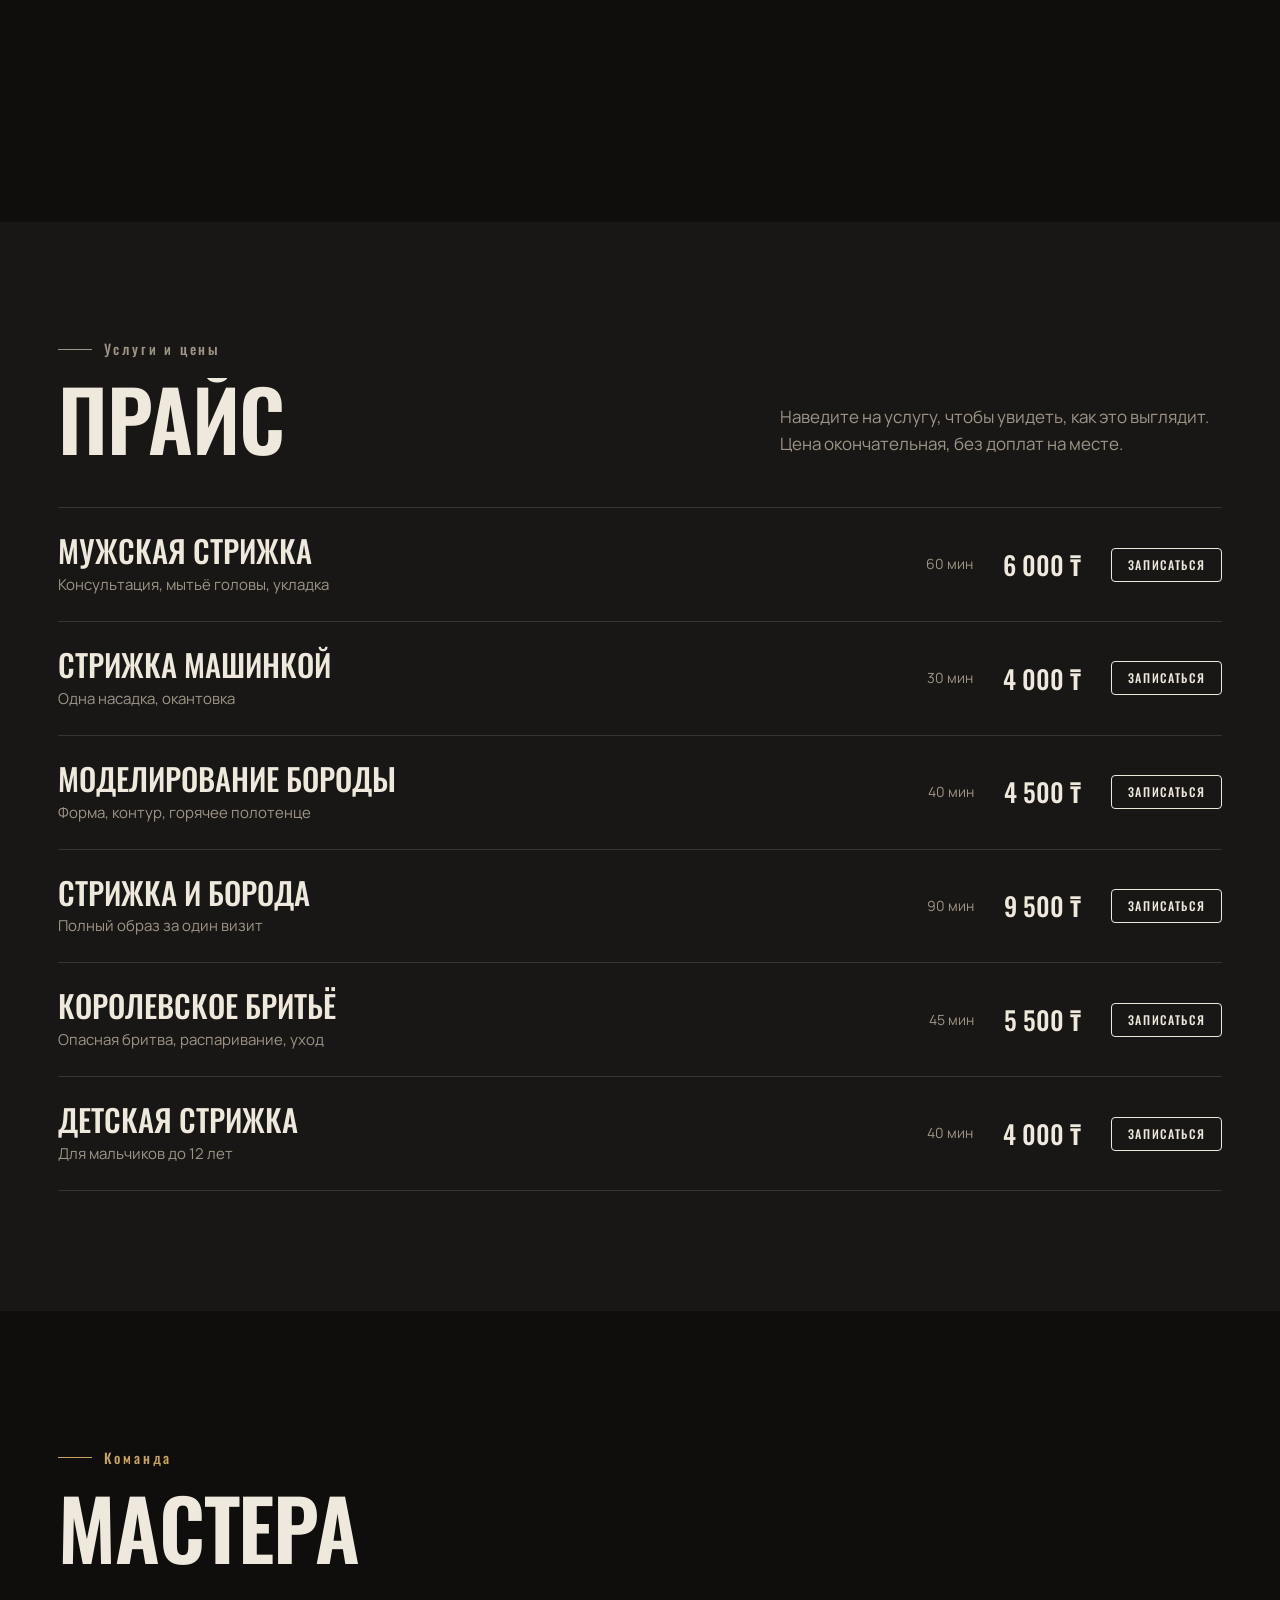
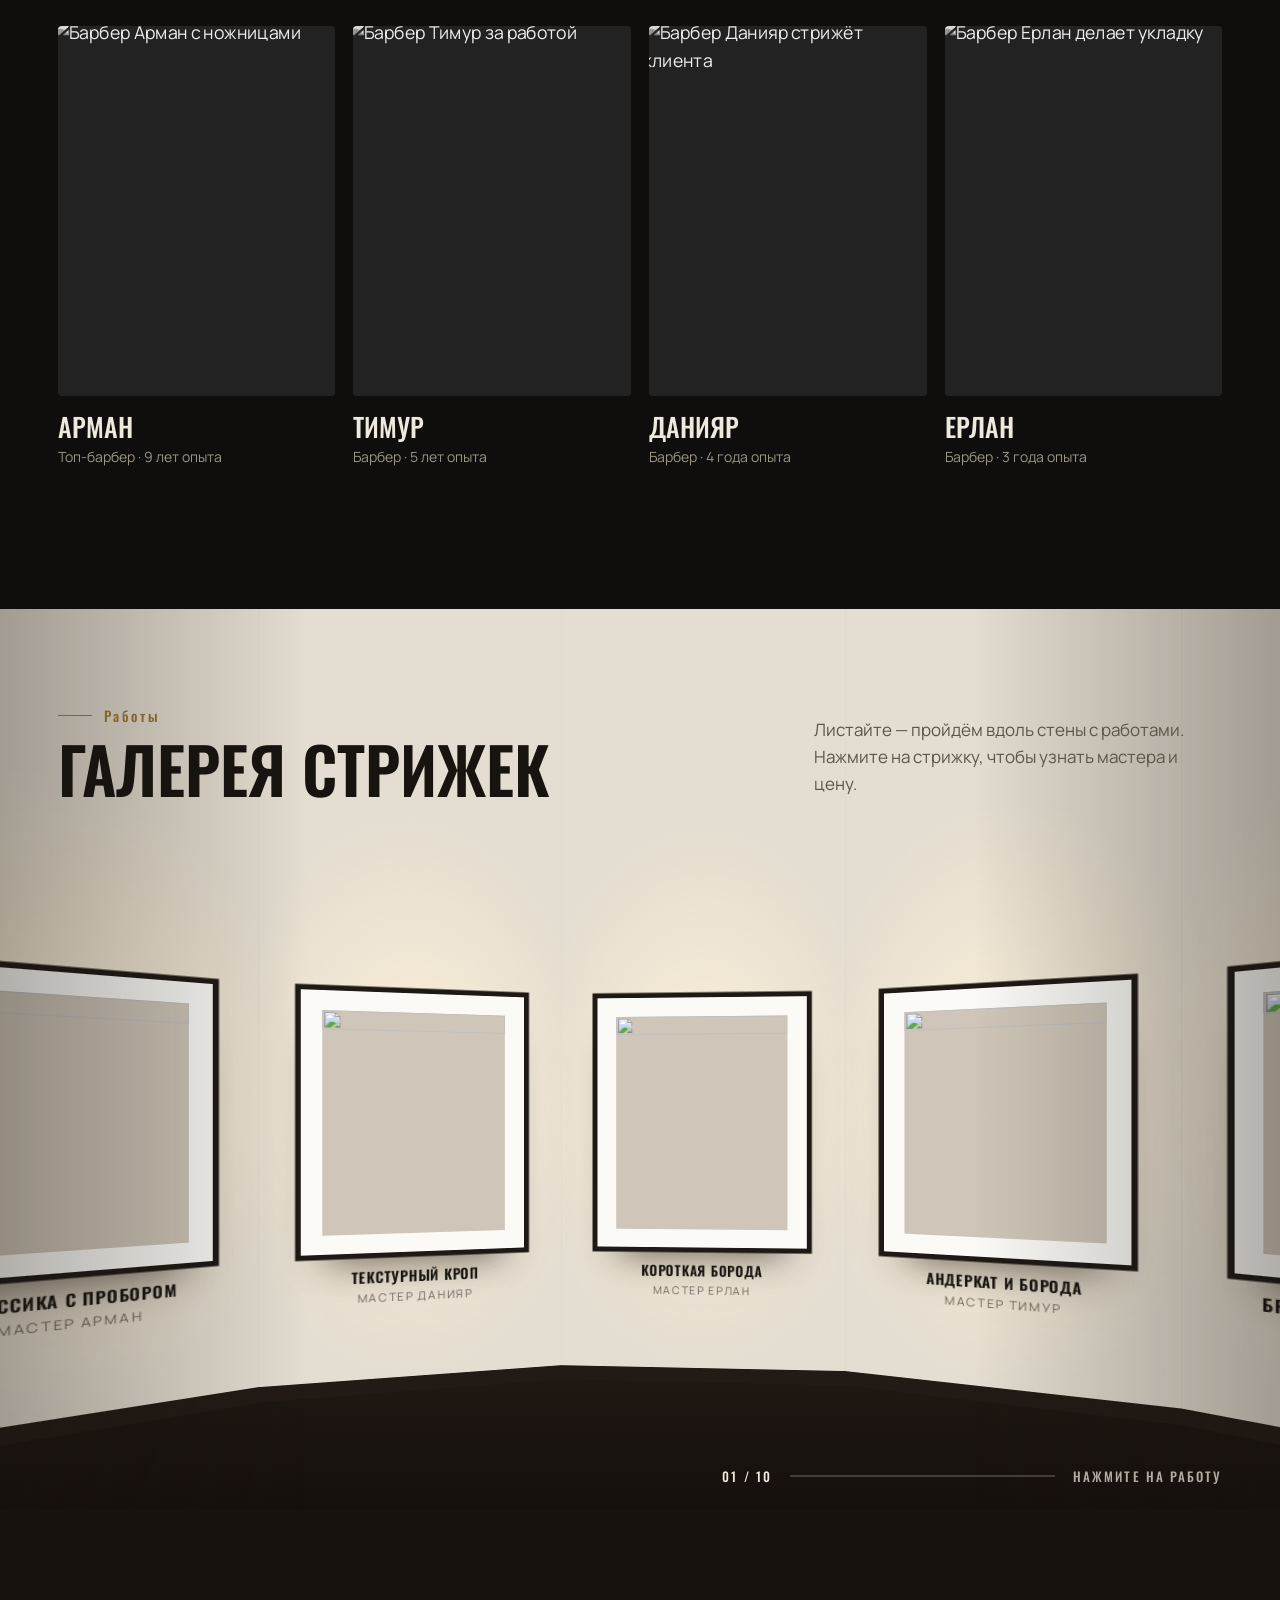
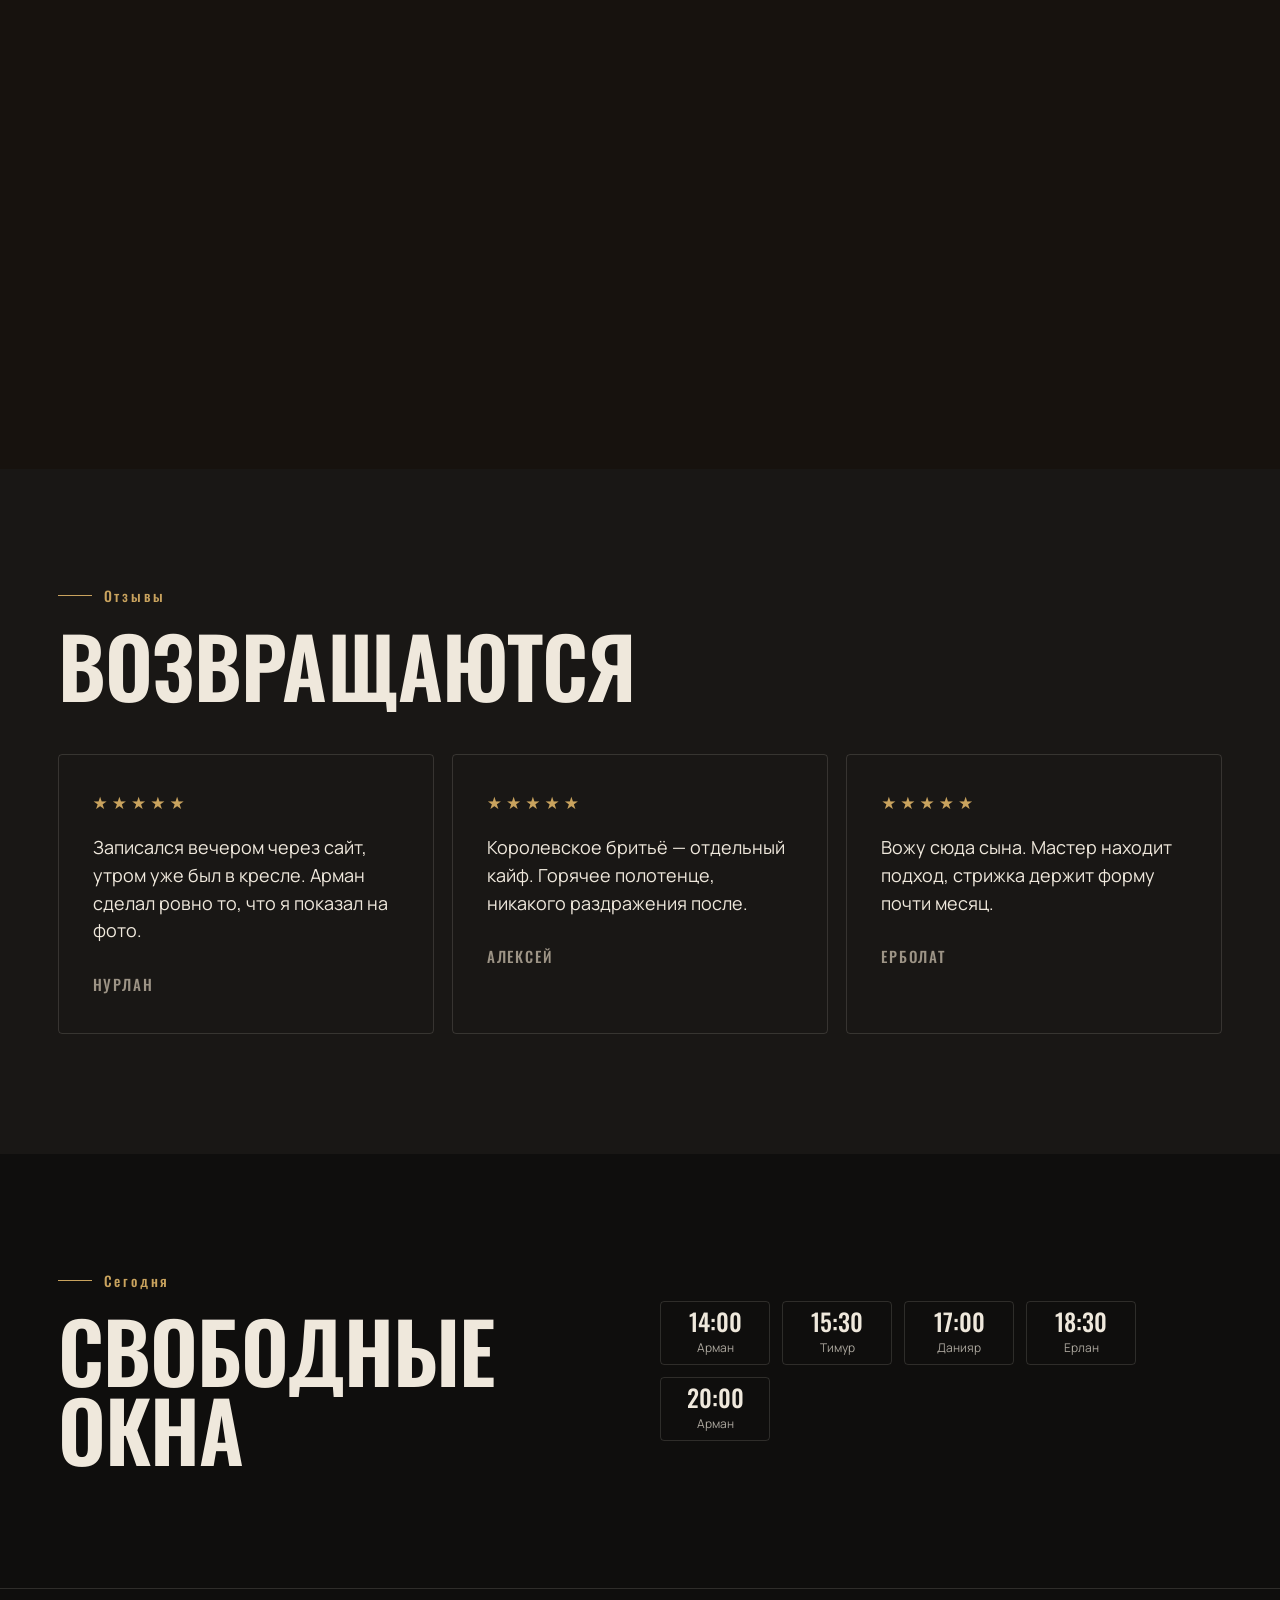
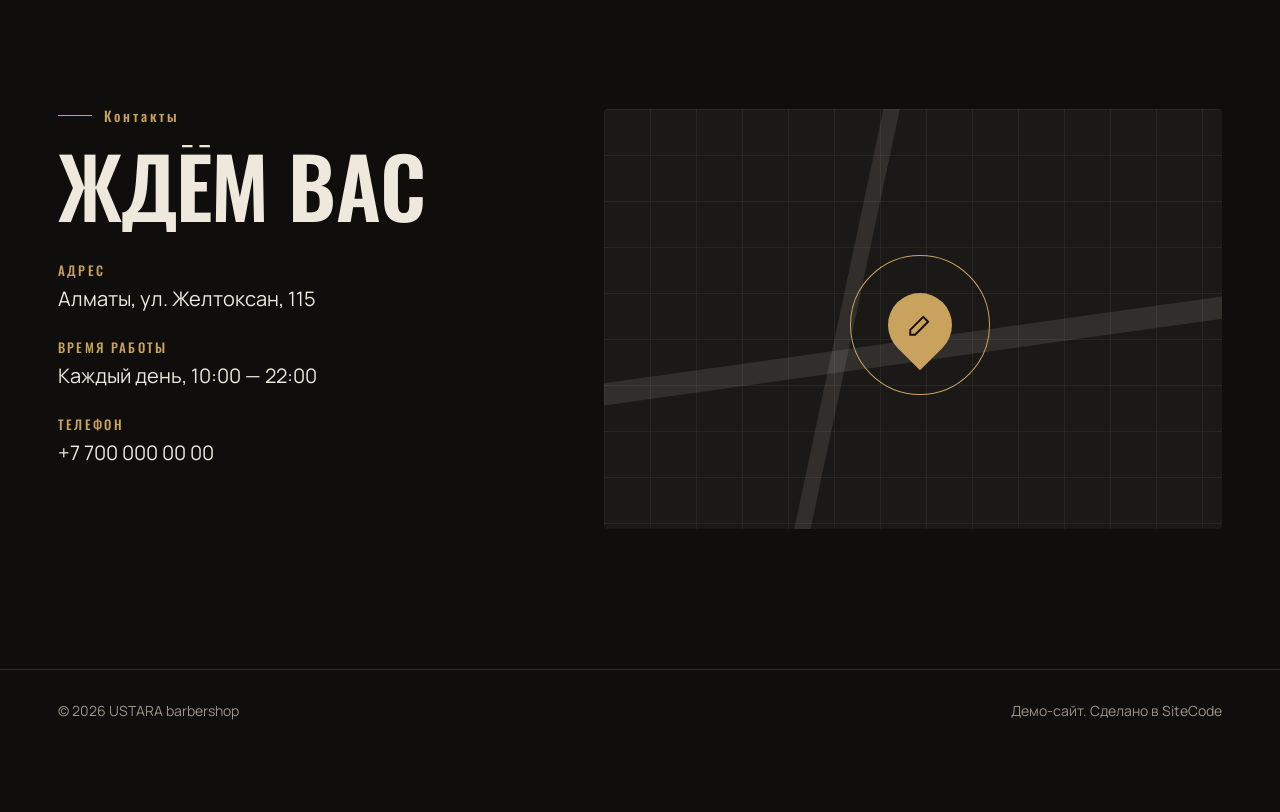
==== commit 10317fe5: "USTARA: круглая галерея стрижек, ленты света в первом экране - лента работ заменена круглым залом: с" ====
--- a/demos/barbershop.html
+++ b/demos/barbershop.html
@@ -150,15 +150,6 @@
     .master h3 { margin-top: 18px; font: 500 26px/1 var(--font-head); text-transform: uppercase; }
     .master p { margin-top: 6px; font-size: 14px; color: var(--muted); }
 
-    /* работы */
-    .works { padding: 40px 0 140px; overflow: hidden; }
-    .works-head { padding: 0 var(--pad); margin-bottom: 50px; }
-    .strip { display: flex; gap: 18px; padding: 0 var(--pad); overflow-x: auto; scroll-snap-type: x mandatory; scrollbar-width: none; cursor: grab; }
-    .strip::-webkit-scrollbar { display: none; }
-    .strip figure { flex: 0 0 auto; width: clamp(240px, 26vw, 380px); aspect-ratio: 4 / 5; overflow: hidden; border-radius: 4px; scroll-snap-align: start; }
-    .strip figure:nth-child(even) { margin-top: 60px; }
-    .strip img { width: 100%; height: 100%; object-fit: cover; transition: transform 1s cubic-bezier(.2, .8, .2, 1); }
-    .strip figure:hover img { transform: scale(1.07); }
 
     /* отзывы */
     .reviews { padding: 120px var(--pad); background: var(--card); }
@@ -216,6 +207,69 @@
       .master .ph button { opacity: 1; transform: none; min-height: 40px; font-size: 11px; }
       footer { flex-direction: column; }
     }
+
+    /* ленты тёплого света за кольцом: только добавляют свет к фону */
+    .rhero-fx { position: absolute; inset: 0; display: block; width: 100%; height: 100%; mix-blend-mode: screen; pointer-events: none; }
+
+    /* ===== работы: мы стоим внутри круглой галереи, прокрутка ведёт вдоль стены ===== */
+    .g3 { position: relative; height: 340vh; background: #17120E; }
+    .g3-stick { position: sticky; top: 0; height: 100vh; height: 100svh; min-height: 560px; overflow: hidden; color: #17130F; background: linear-gradient(180deg, #4A3B30 0%, #2E241D 62%, #15100C 100%); }
+    .g3-stick::after { content: ""; position: absolute; inset: 0; z-index: 2; background: linear-gradient(90deg, rgba(24, 18, 13, .32), rgba(24, 18, 13, 0) 24%, rgba(24, 18, 13, 0) 76%, rgba(24, 18, 13, .32)); pointer-events: none; }
+    .g3-head { position: absolute; left: var(--pad); right: var(--pad); top: 100px; z-index: 3; display: flex; justify-content: space-between; align-items: end; flex-wrap: wrap; gap: 14px 40px; }
+    .g3-head .eyebrow { margin-bottom: 16px; color: #84642A; }
+    .g3-head h2 { font: 600 clamp(40px, 5vw, 80px)/.92 var(--font-head); text-transform: uppercase; }
+    .g3-head p { max-width: 24em; color: #5E554A; }
+    .g3-scene { position: absolute; left: 0; right: 0; top: var(--st, 57%); height: 0; perspective: var(--per, 900px); perspective-origin: 50% 0; }
+    .g3-wall { position: absolute; left: 50%; top: 0; transform-style: preserve-3d; transform: translateZ(var(--D, 800px)) rotateY(var(--ry, 0deg)); }
+    .g3-slot { position: absolute; left: calc(var(--pw) / -2); top: 0; width: var(--pw); height: 0; transform-style: preserve-3d; transform: rotateY(calc(var(--k) * var(--step) * -1)) translateZ(calc(var(--R) * -1)); }
+    .g3-slot.off { visibility: hidden; }
+    /* панель стены: тёплый свет над картиной, тёмный плинтус у пола */
+    .g3-slot::before { content: ""; position: absolute; left: -1px; right: -1px; top: -100vh; bottom: calc(var(--w) * -.95 - 70px); border-bottom: calc(var(--w) * .07) solid #221A14; background: radial-gradient(calc(var(--pw) * .62) calc(var(--w) * 1.3) at 50% calc(100vh - var(--w) * .12), rgba(255, 242, 216, .95), rgba(255, 242, 216, 0)), linear-gradient(90deg, rgba(60, 45, 30, .07), rgba(60, 45, 30, 0) 3px), #E4DDD1; transform: translateZ(-2px); }
+    .g3-item { position: absolute; left: calc((var(--pw) - var(--w)) / 2); top: calc(var(--w) * -.6); width: var(--w); padding: 0; border: 0; background: none; color: inherit; font: inherit; text-align: center; cursor: pointer; transform-style: preserve-3d; -webkit-tap-highlight-color: transparent; }
+    .g3-item:focus-visible { outline: none; }
+    .g3-frame { display: block; padding: 9%; background: #FBFAF7; box-shadow: 0 0 0 calc(var(--w) * .024) #1E1915, 0 32px 40px -24px rgba(30, 22, 14, .65); transition: transform .7s cubic-bezier(.2, .8, .2, 1), box-shadow .3s; }
+    .g3-frame img { display: block; width: 100%; aspect-ratio: 4 / 5; object-fit: cover; background: #CFC6B9; }
+    .g3-slot.cur .g3-frame { transform: translateZ(16px); }
+    .g3-item:hover .g3-frame { transform: translateZ(40px); }
+    .g3-item:focus-visible .g3-frame { box-shadow: 0 0 0 calc(var(--w) * .024) #1E1915, 0 0 0 calc(var(--w) * .024 + 4px) var(--accent), 0 32px 40px -24px rgba(30, 22, 14, .65); }
+    .g3-plate { display: block; margin-top: calc(var(--w) * .07); font-size: 12px; letter-spacing: .14em; text-transform: uppercase; color: #6E665C; }
+    .g3-plate b { display: block; margin-bottom: 5px; font: 600 15px/1.1 var(--font-head); letter-spacing: .05em; color: #17130F; transition: color .4s; }
+    .g3-slot.cur .g3-plate b { color: #84642A; }
+    .g3-foot { position: absolute; right: var(--pad); bottom: 26px; z-index: 3; width: min(500px, 48vw); display: flex; align-items: center; gap: 18px; font: 500 13px/1 var(--font-head); letter-spacing: .16em; text-transform: uppercase; color: rgba(239, 232, 220, .72); }
+    .g3-foot i { flex: 1; max-width: 360px; height: 2px; background: rgba(239, 232, 220, .2); }
+    .g3-foot i::after { content: ""; display: block; height: 100%; background: var(--accent); transform: scaleX(var(--p, 0)); transform-origin: left; }
+    .g3-foot b { font-weight: 500; color: var(--fg); }
+    /* карточка стрижки */
+    .g3-card { position: fixed; inset: 0; z-index: 110; display: grid; place-items: center; padding: 16px; visibility: hidden; transition: visibility 0s .5s; }
+    .g3-card.open { visibility: visible; transition: none; }
+    .g3-card .shade { position: absolute; inset: 0; background: rgba(12, 10, 8, .7); opacity: 0; transition: opacity .4s; }
+    .g3-card.open .shade { opacity: 1; }
+    .g3-box { position: relative; display: grid; grid-template-columns: 1fr 1fr; width: min(900px, 100%); max-height: calc(100svh - 32px); overflow: auto; background: #FBFAF7; color: #17130F; transform: translateY(30px) scale(.96); opacity: 0; transition: transform .6s cubic-bezier(.2, .8, .2, 1), opacity .4s; }
+    .g3-card.open .g3-box { transform: none; opacity: 1; }
+    .g3-box > img { width: 100%; height: 100%; min-height: 380px; object-fit: cover; background: #CFC6B9; }
+    .g3-info { display: flex; flex-direction: column; padding: 44px 36px 36px; }
+    .g3-info .k { font: 500 13px/1 var(--font-head); letter-spacing: .18em; text-transform: uppercase; color: #84642A; }
+    .g3-info h3 { margin: 14px 0 14px; font: 600 clamp(34px, 3.2vw, 48px)/.95 var(--font-head); text-transform: uppercase; }
+    .g3-info p { color: #5E554A; }
+    .g3-info dl { display: grid; grid-template-columns: auto 1fr; gap: 12px 22px; margin: 26px 0 30px; padding-top: 20px; border-top: 1px solid rgba(23, 19, 15, .12); }
+    .g3-info dt { color: #84642A; }
+    .g3-info dd { margin: 0; font-weight: 700; }
+    .g3-info .btn { margin-top: auto; }
+    .g3-info .btn:hover { background: #17130F; color: #FBFAF7; }
+    .g3-x { position: absolute; right: 12px; top: 12px; z-index: 2; width: 44px; height: 44px; border: 0; border-radius: 50%; background: #FBFAF7; color: #17130F; font-size: 24px; line-height: 1; cursor: pointer; box-shadow: 0 4px 14px rgba(0, 0, 0, .18); }
+    @media (max-width: 760px) {
+      .g3-head { top: 84px; }
+      .g3-head .eyebrow { margin-bottom: 12px; }
+      .g3-head p { font-size: 15px; }
+      .g3-plate { font-size: 11px; }
+      .g3-plate b { font-size: 14px; }
+      .g3-foot { bottom: 24px; width: calc(100vw - 2 * var(--pad) - 200px); gap: 12px; }
+      .g3-foot span { display: none; }
+      .g3-box { grid-template-columns: 1fr; }
+      .g3-box > img { min-height: 0; height: auto; aspect-ratio: 4 / 3.3; }
+      .g3-info { padding: 22px 20px 24px; }
+      .g3-info dl { margin: 18px 0 22px; }
+    }
   </style>
 </head>
 <body data-brand="USTARA">
@@ -237,6 +291,7 @@
 
 <main id="top">
   <section class="rhero" aria-label="USTARA — работы мастеров на вращающемся кольце">
+    <canvas class="rhero-fx" aria-hidden="true"></canvas>
     <div class="rglow" aria-hidden="true"></div>
     <div class="rscene" aria-hidden="true">
       <div class="rworld">
@@ -357,18 +412,17 @@
     </div>
   </section>
 
-  <section class="works" id="works">
-    <div class="works-head">
-      <p class="eyebrow" data-r>Работы</p>
-      <h2 class="big lines"><span class="ln"><span>До блеска</span></span></h2>
-    </div>
-    <div class="strip" data-r="fade">
-      <figure><img src="https://images.unsplash.com/photo-1621645582931-d1d3e6564943?auto=format&fit=crop&w=700&q=80" alt="Кресло барбера" loading="lazy"></figure>
-      <figure><img src="https://images.unsplash.com/photo-1536520002442-39764a41e987?auto=format&fit=crop&w=700&q=80" alt="Зал с подвесными лампами" loading="lazy"></figure>
-      <figure><img src="https://images.unsplash.com/photo-1593702275687-f8b402bf1fb5?auto=format&fit=crop&w=700&q=80" alt="Мастер стрижёт клиента" loading="lazy"></figure>
-      <figure><img src="https://images.unsplash.com/photo-1517832606299-7ae9b720a186?auto=format&fit=crop&w=700&q=80" alt="Оформление бороды" loading="lazy"></figure>
-      <figure><img src="https://images.unsplash.com/photo-1503951914875-452162b0f3f1?auto=format&fit=crop&w=700&q=80" alt="Клиент в кресле" loading="lazy"></figure>
-      <figure><img src="https://images.unsplash.com/photo-1512864084360-7c0c4d0a0845?auto=format&fit=crop&w=700&q=80" alt="Стрижка машинкой" loading="lazy"></figure>
+  <section class="g3" id="works" aria-label="Галерея стрижек">
+    <div class="g3-stick">
+      <div class="g3-head">
+        <div>
+          <p class="eyebrow">Работы</p>
+          <h2>Галерея стрижек</h2>
+        </div>
+        <p>Листайте — пройдём вдоль стены с работами. Нажмите на стрижку, чтобы узнать мастера и цену.</p>
+      </div>
+      <div class="g3-scene"><div class="g3-wall" id="g3wall"></div></div>
+      <div class="g3-foot" aria-hidden="true"><b id="g3num">01 / 10</b><i id="g3bar"></i><span>Нажмите на работу</span></div>
     </div>
   </section>
 
@@ -522,5 +576,193 @@
     requestAnimationFrame(loop);
   })();
 </script>
+<script type="module">
+  // ---------- ленты тёплого света в первом экране ----------
+  import { lightRibbons } from './assets/fx.js';
+  const hero = document.querySelector('.rhero');
+  const fxc = document.querySelector('.rhero-fx');
+  if (hero && fxc) lightRibbons(fxc, { zone: hero, color: [0.86, 0.68, 0.4], base: [0, 0, 0] });
+
+  // ---------- галерея стрижек: мы внутри круглого зала, прокрутка поворачивает стену ----------
+  const G = [
+    ['1512864084360-7c0c4d0a0845', 'Фейд с текстурой', 'Тимур', '60 мин', '6 000 ₸', 'Мужская стрижка'],
+    ['1503951914875-452162b0f3f1', 'Классика с пробором', 'Арман', '50 мин', '5 500 ₸', 'Мужская стрижка'],
+    ['1599351431202-1e0f0137899a', 'Текстурный кроп', 'Данияр', '50 мин', '5 500 ₸', 'Мужская стрижка'],
+    ['1582771498000-8ad44e6c84db', 'Короткая борода', 'Ерлан', '40 мин', '4 000 ₸', 'Моделирование бороды'],
+    ['1536520002442-39764a41e987', 'Андеркат и борода', 'Тимур', '80 мин', '8 500 ₸', 'Стрижка и борода'],
+    ['1593702275687-f8b402bf1fb5', 'Бритьё опасной бритвой', 'Арман', '45 мин', '6 500 ₸', 'Королевское бритьё'],
+    ['1585747860715-2ba37e788b70', 'Помпадур', 'Данияр', '70 мин', '7 000 ₸', 'Мужская стрижка'],
+    ['1517832606299-7ae9b720a186', 'Кроп машинкой', 'Ерлан', '30 мин', '4 000 ₸', 'Стрижка машинкой'],
+    ['1621645582931-d1d3e6564943', 'Стрижка ножницами', 'Тимур', '60 мин', '6 000 ₸', 'Мужская стрижка'],
+    ['1621605815971-fbc98d665033', 'Первая стрижка сына', 'Арман', '40 мин', '3 500 ₸', 'Детская стрижка']
+  ];
+  const photo = (id, w, h) => 'https://images.unsplash.com/photo-' + id + '?auto=format&fit=crop&w=' + w + '&h=' + h + '&q=75';
+  const sec = document.getElementById('works');
+  const wall = document.getElementById('g3wall');
+  if (sec && wall) {
+    const N = G.length;
+    const EXTRA = 3;
+    const still = window.matchMedia('(prefers-reduced-motion: reduce)').matches;
+    let STEP = 18;
+    const slots = [];
+    // по краям стоят копии крайних работ, чтобы стена не обрывалась
+    for (let k = -EXTRA; k < N + EXTRA; k++) {
+      const i = ((k % N) + N) % N;
+      const g = G[i];
+      const copy = k < 0 || k >= N;
+      const slot = document.createElement('div');
+      slot.className = 'g3-slot';
+      slot.style.setProperty('--k', k);
+      const b = document.createElement('button');
+      b.className = 'g3-item';
+      b.type = 'button';
+      if (copy) { b.tabIndex = -1; slot.setAttribute('aria-hidden', 'true'); }
+      else b.setAttribute('aria-label', g[1] + ', мастер ' + g[2] + ' — открыть');
+      const frame = document.createElement('span');
+      frame.className = 'g3-frame';
+      const img = document.createElement('img');
+      img.alt = '';
+      img.loading = 'lazy';
+      img.decoding = 'async';
+      img.src = photo(g[0], 480, 600);
+      frame.appendChild(img);
+      const plate = document.createElement('span');
+      plate.className = 'g3-plate';
+      const t = document.createElement('b');
+      t.textContent = g[1];
+      const s = document.createElement('span');
+      s.textContent = 'мастер ' + g[2];
+      plate.append(t, s);
+      b.append(frame, plate);
+      b.addEventListener('click', () => openCard(i));
+      slot.appendChild(b);
+      wall.appendChild(slot);
+      slots.push({ el: slot, k, off: null });
+    }
+
+    // размеры зала считаются от ширины картины: камера чуть впереди центра круга
+    const stick = sec.querySelector('.g3-stick');
+    const head = sec.querySelector('.g3-head');
+    let lastSize = '';
+    const layout = () => {
+      const vw = window.innerWidth;
+      const vh = stick.clientHeight || window.innerHeight;
+      const size = vw + 'x' + vh;
+      if (size === lastSize) return false;
+      lastSize = size;
+      const small = vw < 761;
+      STEP = small ? 22 : 18;
+      // картины встают между заголовком и полом: на низких экранах они меньше
+      const headB = head.offsetTop + head.offsetHeight;
+      let w = small ? Math.min(vw * 0.6, vh * 0.34) : Math.max(190, Math.min(vw * 0.18, 300, vh * 0.36));
+      w = Math.min(w, Math.max(150, (vh - 147 - headB) / 1.58));
+      const lo = headB + 0.66 * w + 20;
+      const hi = vh - 127 - 0.92 * w;
+      const top = Math.min(hi, Math.max(lo, vh * (small ? 0.56 : 0.57)));
+      sec.style.setProperty('--st', top.toFixed(0) + 'px');
+      const pw = w * (small ? 1.2 : 1.36);
+      const R = pw / (2 * Math.tan(STEP * Math.PI / 360));
+      const per = small ? 560 : Math.max(820, vw * 0.62);
+      const D = R - per * 0.11;
+      const st = sec.style;
+      st.setProperty('--w', w.toFixed(1) + 'px');
+      st.setProperty('--pw', (pw + 2).toFixed(1) + 'px');
+      st.setProperty('--step', STEP + 'deg');
+      st.setProperty('--R', R.toFixed(1) + 'px');
+      st.setProperty('--per', per.toFixed(0) + 'px');
+      st.setProperty('--D', D.toFixed(1) + 'px');
+      return true;
+    };
+
+    const bar = document.getElementById('g3bar');
+    const num = document.getElementById('g3num');
+    let ry = 0;
+    let goal = 0;
+    let raf = 0;
+    let cur = -1;
+    const paint = () => {
+      wall.style.setProperty('--ry', ry.toFixed(2) + 'deg');
+      // то, что ушло за спину камере, не рисуем
+      for (const s of slots) {
+        const off = Math.abs(ry - s.k * STEP) > 64;
+        if (off !== s.off) { s.off = off; s.el.classList.toggle('off', off); }
+      }
+    };
+    const tick = () => {
+      ry += (goal - ry) * 0.11;
+      if (Math.abs(goal - ry) < 0.01) ry = goal;
+      paint();
+      raf = ry !== goal ? requestAnimationFrame(tick) : 0;
+    };
+    // каждая работа ненадолго замирает по центру, потом стена плавно едет дальше
+    const settle = (x) => {
+      const f = Math.floor(x);
+      const r = Math.min(1, Math.max(0, (x - f - 0.18) / 0.64));
+      return f + r * r * (3 - 2 * r);
+    };
+    const onScroll = () => {
+      const r = sec.getBoundingClientRect();
+      const p = Math.min(1, Math.max(0, -r.top / Math.max(1, r.height - window.innerHeight)));
+      goal = settle(p * (N - 1)) * STEP;
+      bar.style.setProperty('--p', p.toFixed(3));
+      const idx = Math.round(p * (N - 1));
+      if (idx !== cur) {
+        if (cur >= 0) slots[cur + EXTRA].el.classList.remove('cur');
+        cur = idx;
+        slots[cur + EXTRA].el.classList.add('cur');
+        num.textContent = String(cur + 1).padStart(2, '0') + ' / ' + N;
+      }
+      if (still) { ry = goal; paint(); return; }
+      if (!raf) raf = requestAnimationFrame(tick);
+    };
+    layout();
+    paint();
+    window.addEventListener('scroll', onScroll, { passive: true });
+    // полоса адреса на телефоне меняет только innerHeight — зал от этого не перестраивается
+    const relayout = () => { if (layout()) { ry = goal; paint(); } onScroll(); };
+    window.addEventListener('resize', relayout);
+    if (document.fonts && document.fonts.ready) document.fonts.ready.then(() => { lastSize = ''; relayout(); });
+    onScroll();
+
+    // карточка стрижки
+    const card = document.createElement('div');
+    card.className = 'g3-card';
+    card.setAttribute('aria-hidden', 'true');
+    card.innerHTML = '<div class="shade" data-x></div><div class="g3-box" role="dialog" aria-modal="true" aria-labelledby="g3t"><button class="g3-x" type="button" data-x aria-label="Закрыть">×</button><img alt=""><div class="g3-info"><p class="k">Работа мастера</p><h3 id="g3t"></h3><p>Мастер повторит эту стрижку под ваш тип волос и покажет, как укладывать её дома за пять минут.</p><dl><dt>Мастер</dt><dd data-f="m"></dd><dt>Время</dt><dd data-f="t"></dd><dt>Цена</dt><dd data-f="pr"></dd></dl><button class="btn" type="button" data-f="go">Записаться на эту стрижку</button></div></div>';
+    document.body.appendChild(card);
+    const f = (n) => card.querySelector('[data-f="' + n + '"]');
+    const big = card.querySelector('.g3-box > img');
+    let pick = 0;
+    let from = null;
+    function openCard(i) {
+      pick = i;
+      const g = G[i];
+      big.src = photo(g[0], 900, 1100);
+      big.alt = g[1] + ' — работа мастера ' + g[2];
+      card.querySelector('h3').textContent = g[1];
+      f('m').textContent = g[2];
+      f('t').textContent = g[3];
+      f('pr').textContent = g[4];
+      from = document.activeElement;
+      card.classList.add('open');
+      card.setAttribute('aria-hidden', 'false');
+      document.body.classList.add('modal-open');
+      setTimeout(() => card.querySelector('.g3-x').focus(), 60);
+    }
+    const close = (back) => {
+      card.classList.remove('open');
+      card.setAttribute('aria-hidden', 'true');
+      document.body.classList.remove('modal-open');
+      if (back && from && from.focus) from.focus({ preventScroll: true });
+    };
+    card.querySelectorAll('[data-x]').forEach((x) => x.addEventListener('click', () => close(true)));
+    window.addEventListener('keydown', (e) => { if (e.key === 'Escape' && card.classList.contains('open')) close(true); });
+    f('go').addEventListener('click', () => {
+      const g = G[pick];
+      close(false);
+      window.Demo.openModal('book', { service: g[5], master: g[2] });
+    });
+  }
+</script>
 </body>
 </html>
--- a/demos/assets/demo.css
+++ b/demos/assets/demo.css
@@ -210,7 +210,7 @@
   box-shadow: 0 14px 34px -12px rgba(0, 0, 0, .55);
   transform: translateY(160%); transition: transform .7s cubic-bezier(.2, .8, .2, 1);
 }
-.d-badge.show { transform: none; }
+.d-badge.is-shown { transform: none; }
 .d-badge a { padding: 9px 14px; border-radius: 999px; background: #2E62FF; color: #fff; font-weight: 700; text-decoration: none; white-space: nowrap; }
 .d-badge button { width: 30px; height: 30px; border: 0; border-radius: 50%; background: rgba(255, 255, 255, .12); color: #fff; cursor: pointer; font-size: 16px; line-height: 1; }
 .d-badge .home { color: rgba(255, 255, 255, .8); text-decoration: none; background: none; padding: 0; font-weight: 500; }
